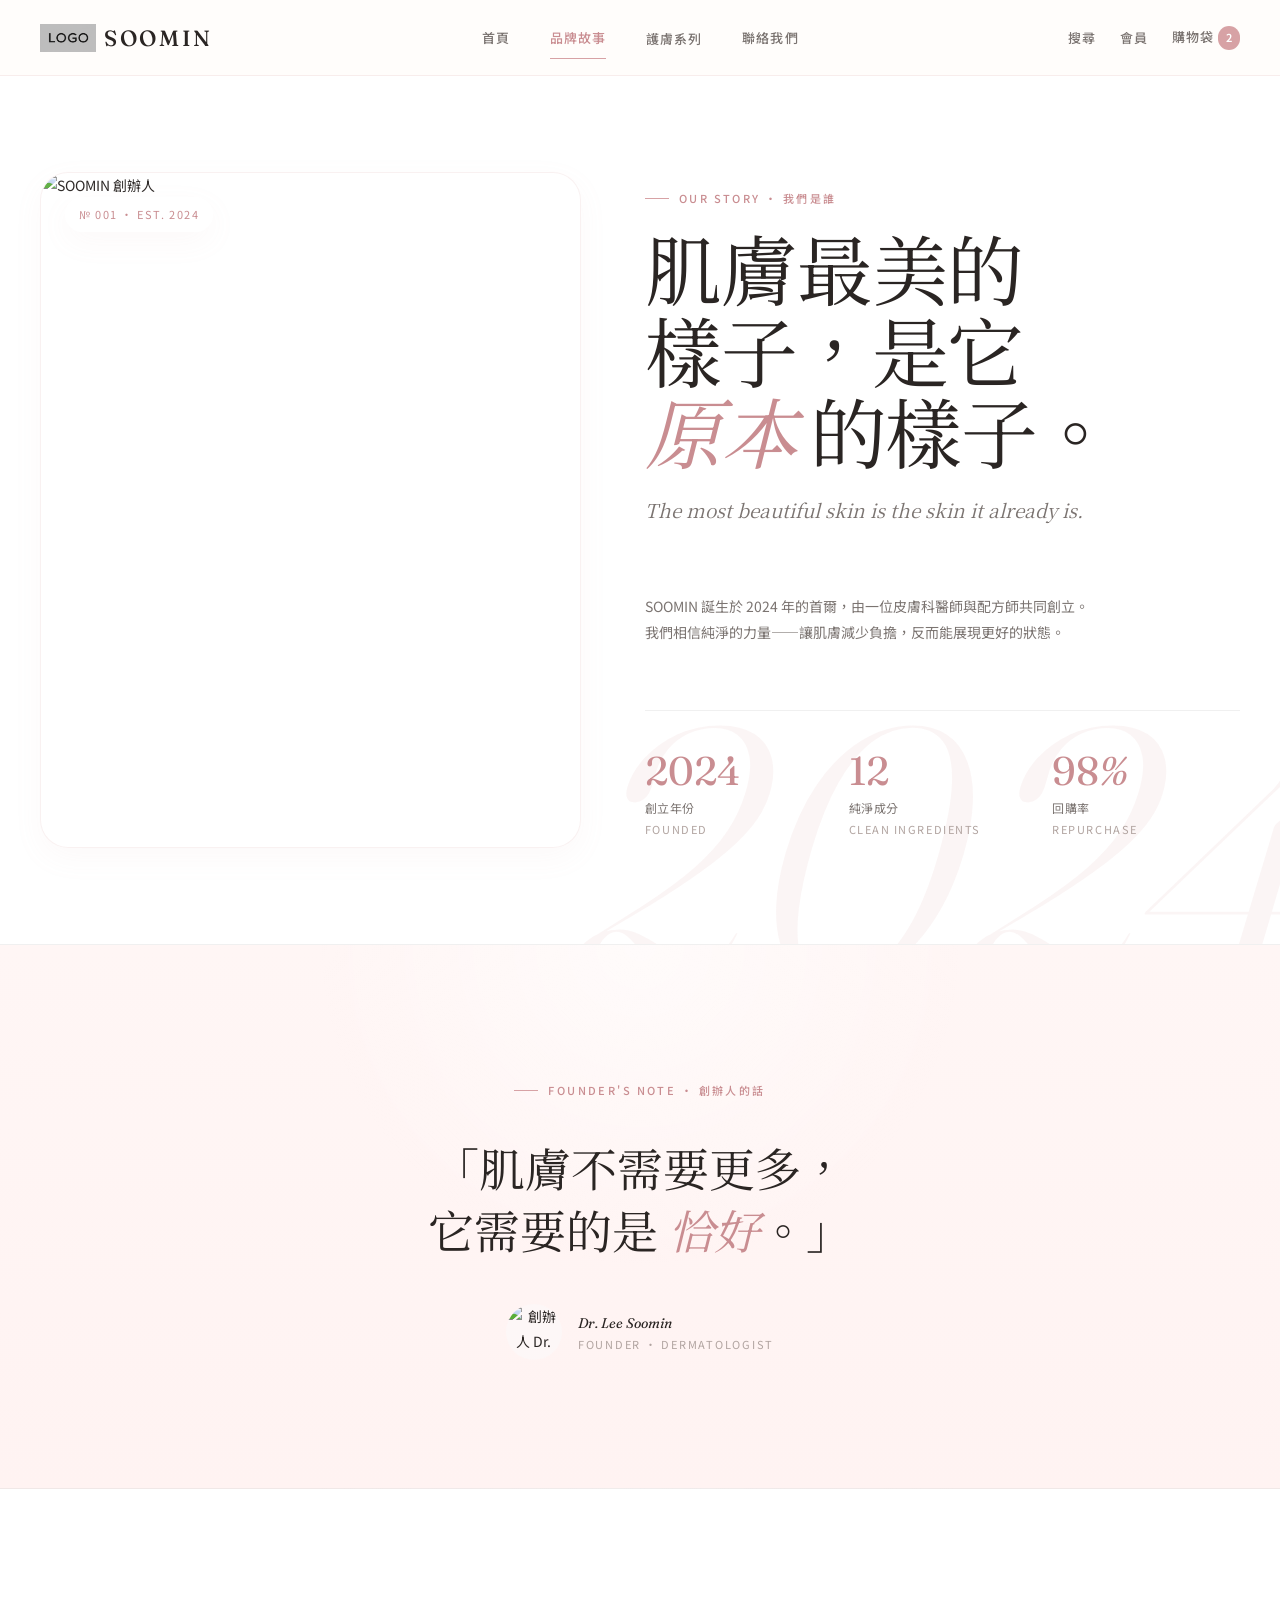
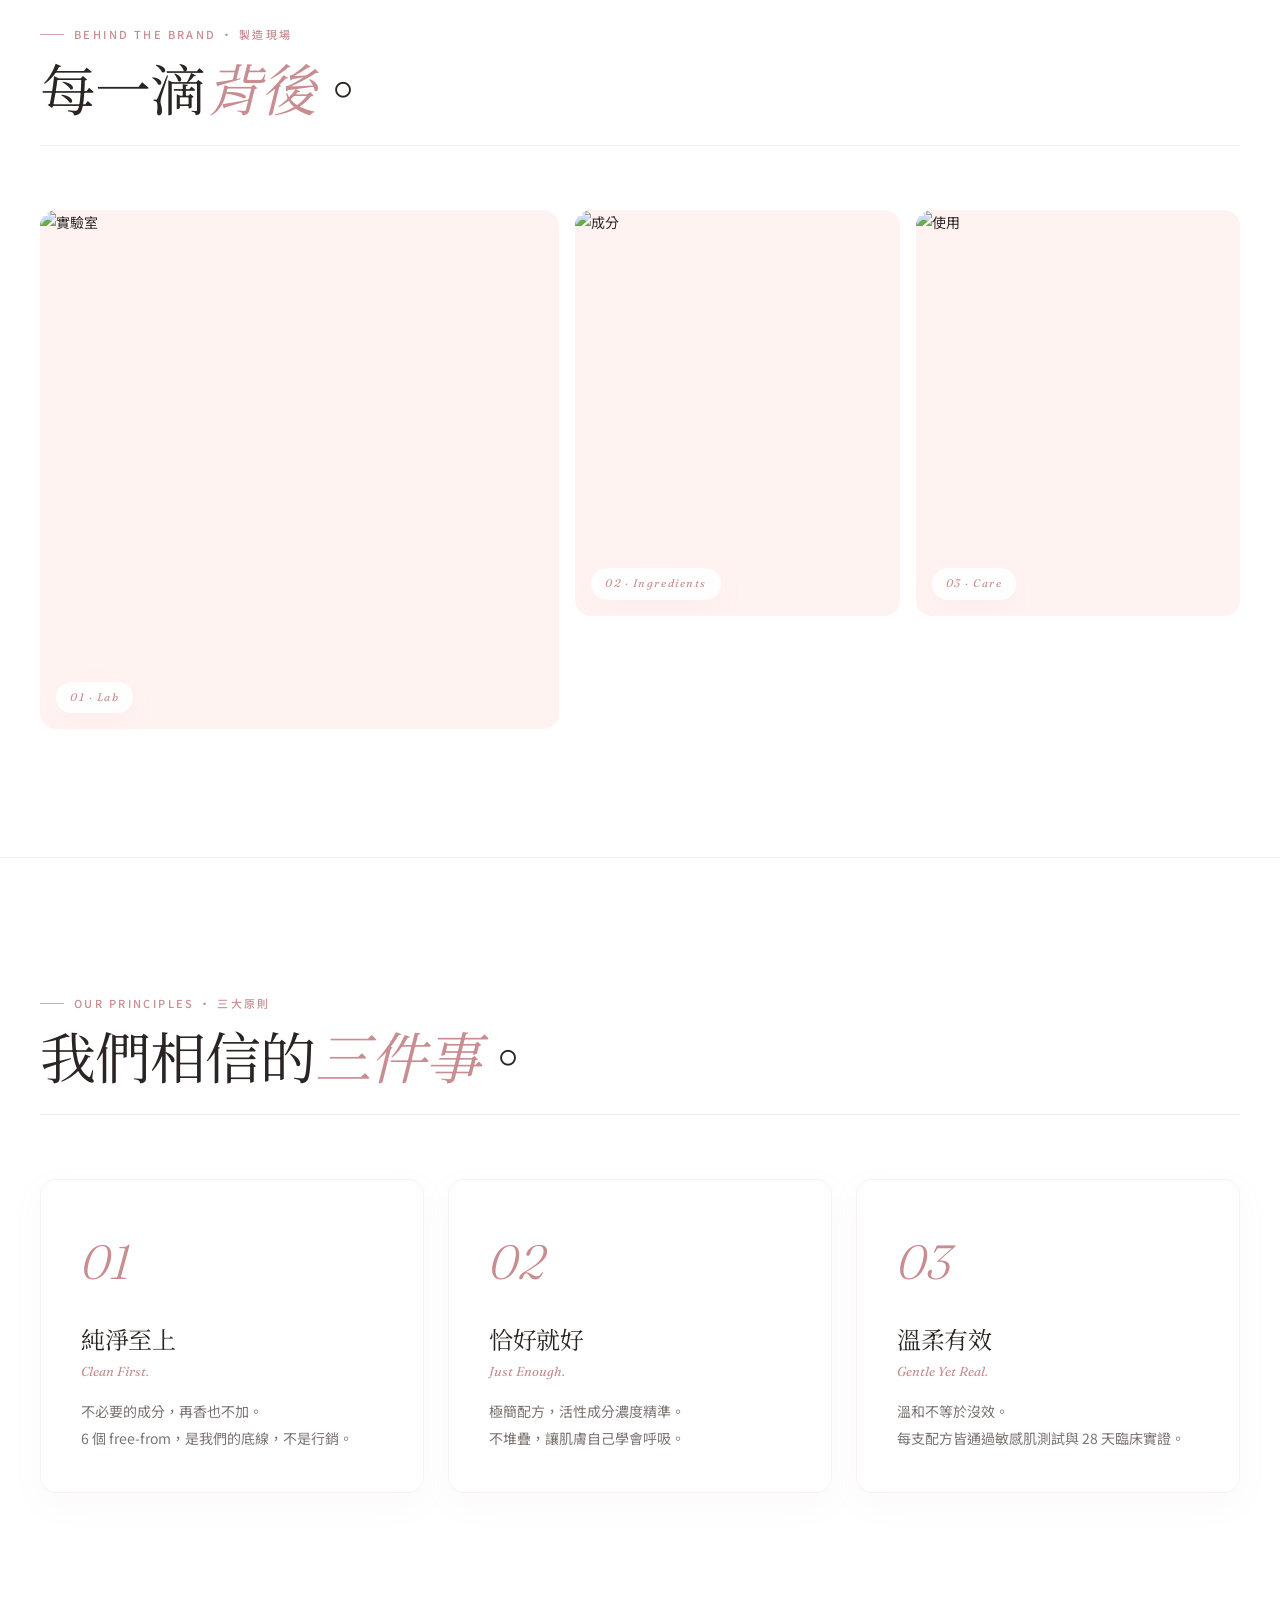
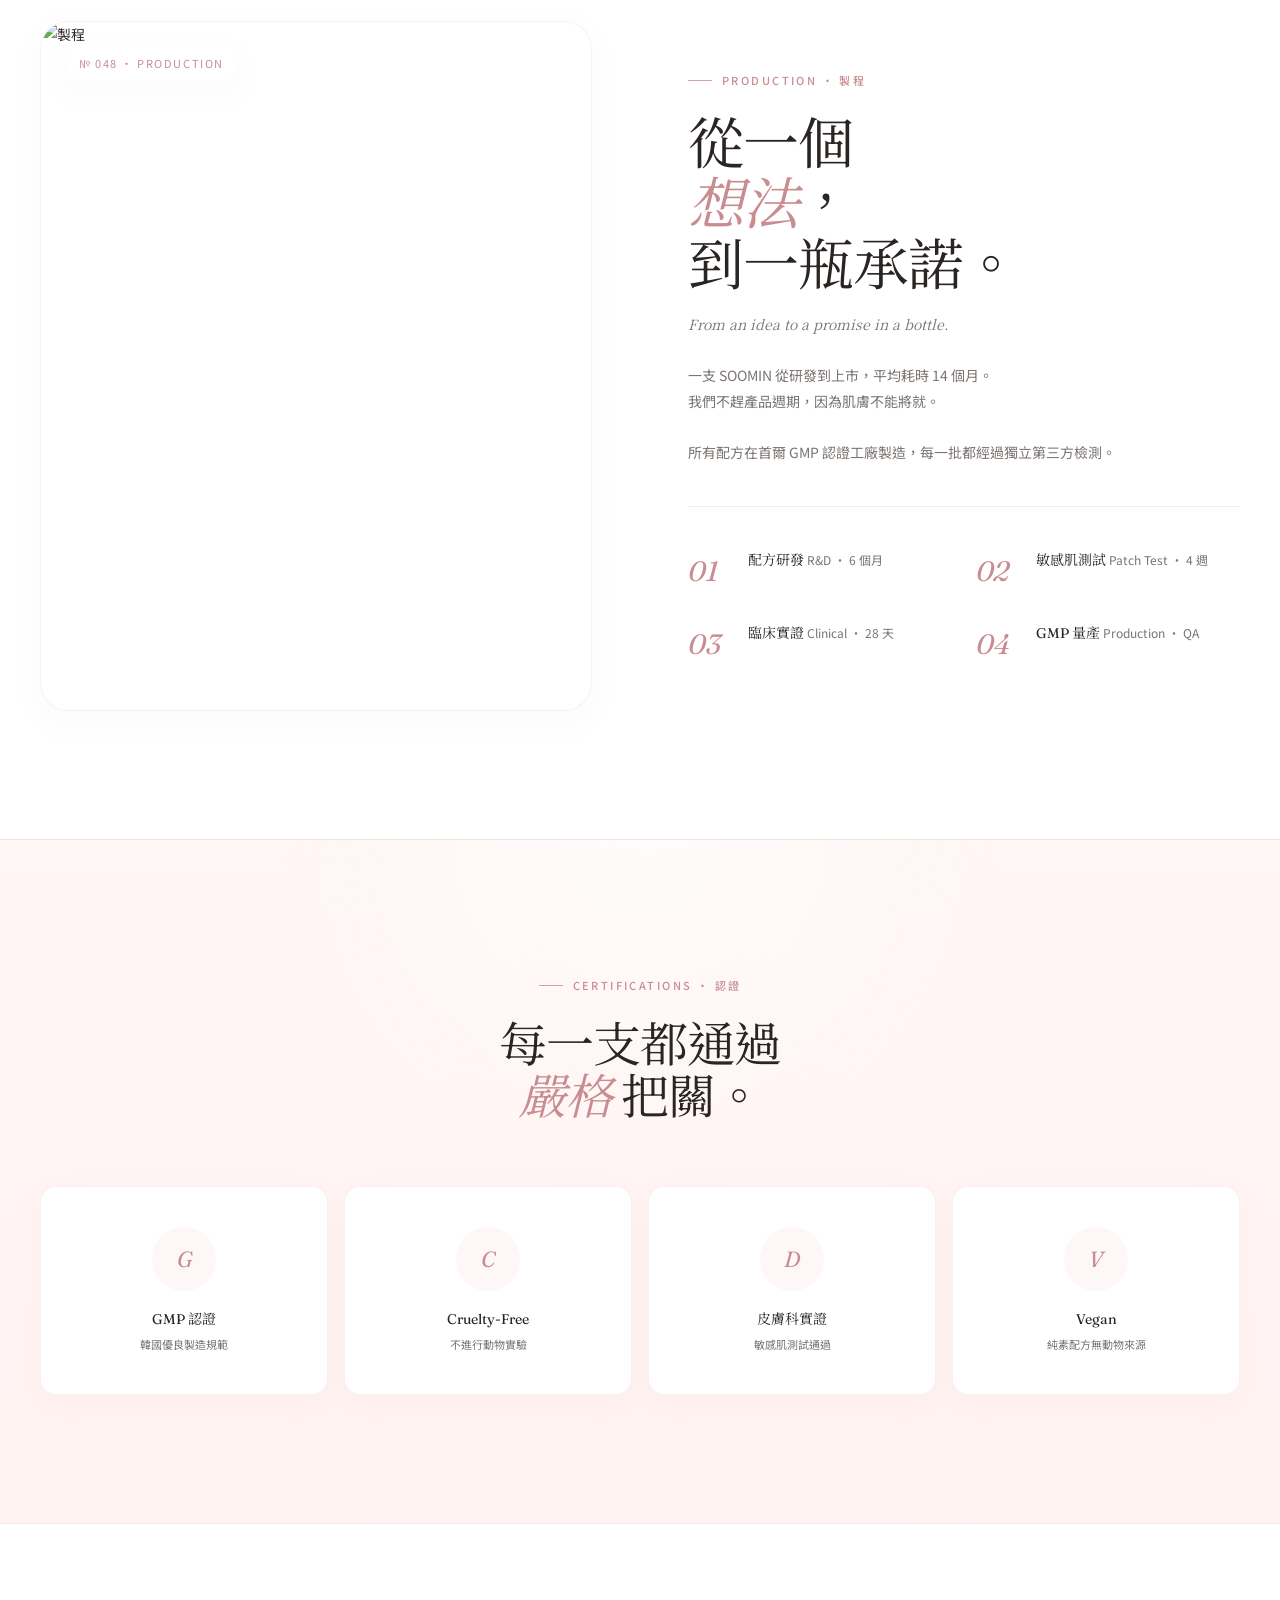
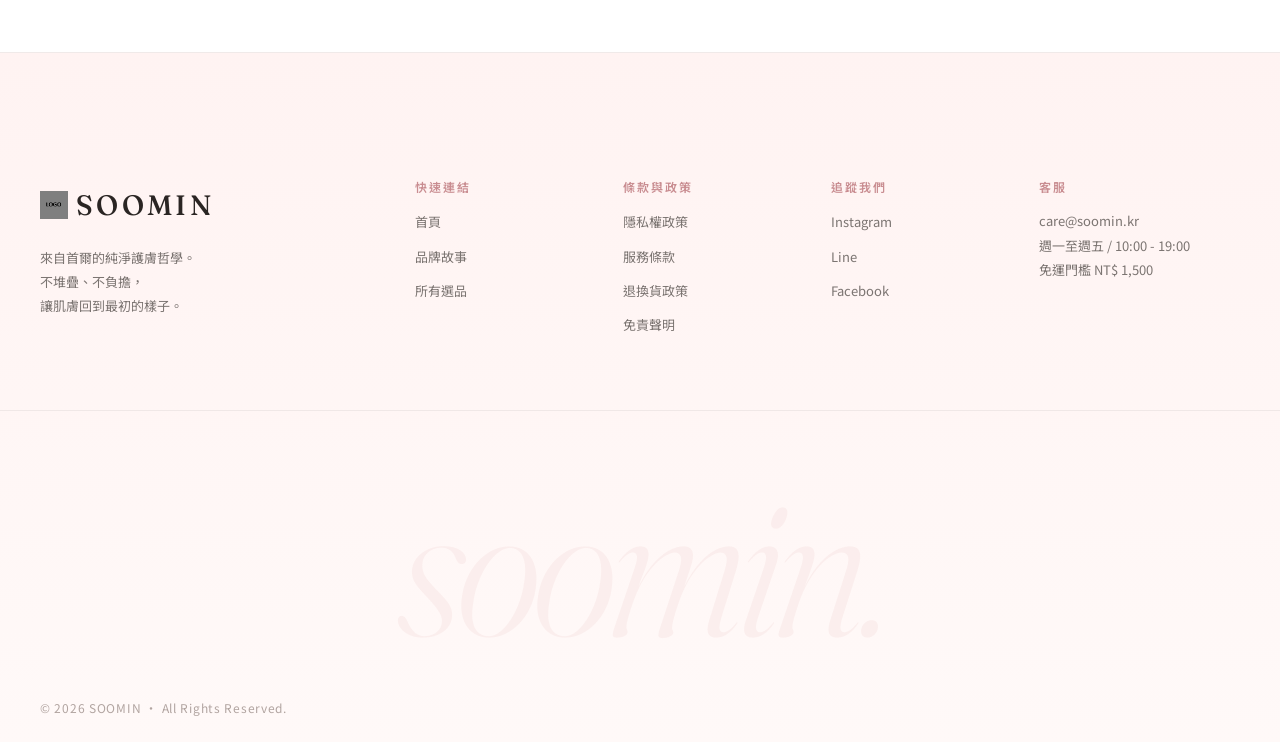
==== about/about.html @ a3f1e795 "first commit" ====
<!DOCTYPE html>
<html lang="zh-Hant">
<head>
  <meta charset="UTF-8">
  <meta name="viewport" content="width=device-width, initial-scale=1.0">
  <meta name="description" content="SOOMIN 品牌故事 — 我們相信肌膚最美的樣子，是它原本就有的樣子。">
  <title>品牌故事 — SOOMIN</title>
  <link rel="stylesheet" href="../css/base.css">
  <link rel="stylesheet" href="../css/about.css">
</head>
<body>

  <header class="header">
    <div class="header-container">
      <a href="../index/index.html" class="logo">
        <img src="../assets/logo/logo.png" alt="SOOMIN">
        <span>SOOMIN</span>
      </a>

      <button class="menu-toggle" id="menuToggle" aria-label="開啟選單" aria-expanded="false">
        <span></span><span></span><span></span>
      </button>

      <nav class="nav-menu">
        <a href="../index/index.html">首頁</a>
        <a href="../about/about.html" class="active">品牌故事</a>
        <div class="nav-dropdown">
          <a href="../Product/product.html" class="nav-dropdown-trigger">護膚系列</a>
          <div class="nav-dropdown-menu">
            <a href="../Product/product.html">全系列商品</a>
            <a href="../Product/product.html?category=cleanser">潔顏 / Cleanser</a>
            <a href="../Product/product.html?category=toner">化妝水 / Toner</a>
            <a href="../Product/product.html?category=serum">精華液 / Serum</a>
            <a href="../Product/product.html?category=cream">乳霜 / Cream</a>
          </div>
        </div>
        <a href="#footer">聯絡我們</a>
      </nav>

      <div class="nav-icons">
        <a href="#">搜尋</a>
        <a href="#">會員</a>
        <a href="#">購物袋<span class="cart-count">2</span></a>
      </div>
    </div>
  </header>

  <div class="mobile-drawer" id="mobileDrawer">
    <div class="mobile-drawer-inner">
      <a href="../index/index.html" class="drawer-link">首頁</a>
      <a href="../about/about.html" class="drawer-link active">品牌故事</a>
      <div class="drawer-dropdown">
        <button class="drawer-dropdown-toggle" id="drawerDropdownToggle" type="button">
          護膚系列 <span class="drawer-arrow">⌄</span>
        </button>
        <div class="drawer-submenu" id="drawerSubmenu">
          <a href="../Product/product.html" class="drawer-sublink">全系列商品</a>
          <a href="../Product/product.html?category=cleanser" class="drawer-sublink">潔顏</a>
          <a href="../Product/product.html?category=toner" class="drawer-sublink">化妝水</a>
          <a href="../Product/product.html?category=serum" class="drawer-sublink">精華液</a>
          <a href="../Product/product.html?category=cream" class="drawer-sublink">乳霜</a>
        </div>
      </div>
      <a href="#footer" class="drawer-link">聯絡我們</a>
      <div class="mobile-drawer-icons">
        <a href="#">搜尋</a>
        <a href="#">會員</a>
        <a href="#">購物袋 (2)</a>
      </div>
    </div>
  </div>

  <main class="about-page">

    <section class="about-hero">
      <div class="about-hero-container">
        <div class="about-hero-image">
          <span class="about-hero-image-tag">№ 001 · Est. 2024</span>
          <img src="https://images.unsplash.com/photo-1612817288484-6f916006741a?auto=format&fit=crop&w=900&q=80" alt="SOOMIN 創辦人">
        </div>
        <div class="about-hero-text">
          <span class="kicker">Our Story · 我們是誰</span>
          <h1>
            肌膚最美的<br>
            樣子，是它<br>
            <span class="italic">原本</span> 的樣子。
          </h1>
          <p class="about-hero-sub">The most beautiful skin is the skin it already is.</p>
          <p>
            SOOMIN 誕生於 2024 年的首爾，由一位皮膚科醫師與配方師共同創立。<br>
            我們相信純淨的力量——讓肌膚減少負擔，反而能展現更好的狀態。
          </p>

          <div class="about-stats">
            <div class="stat-item">
              <span class="stat-num">2024</span>
              <span class="stat-label">
                <span class="zh">創立年份</span>Founded
              </span>
            </div>
            <div class="stat-item">
              <span class="stat-num">12</span>
              <span class="stat-label">
                <span class="zh">純淨成分</span>Clean Ingredients
              </span>
            </div>
            <div class="stat-item">
              <span class="stat-num">98<span class="italic">%</span></span>
              <span class="stat-label">
                <span class="zh">回購率</span>Repurchase
              </span>
            </div>
          </div>
        </div>
      </div>
    </section>

    <section class="founder-section">
      <div class="founder-container">
        <span class="kicker">Founder's Note · 創辦人的話</span>
        <p class="founder-quote">
          「肌膚不需要更多，<br>
          它需要的是 <span class="italic">恰好</span>。」
        </p>
        <div class="founder-meta">
          <div class="founder-avatar">
            <img src="https://images.unsplash.com/photo-1438761681033-6461ffad8d80?auto=format&fit=crop&w=200&q=80" alt="創辦人 Dr. Lee">
          </div>
          <div class="founder-info">
            <p class="founder-name">Dr. Lee Soomin</p>
            <p class="founder-role">Founder · Dermatologist</p>
          </div>
        </div>
      </div>
    </section>

    <section class="about-story-section">
      <div class="section-head">
        <div class="section-head-inner">
          <div>
            <span class="kicker">Behind The Brand · 製造現場</span>
            <h2>每一滴<span class="italic">背後</span>。</h2>
          </div>
        </div>
      </div>

      <div class="story-gallery-grid">
        <div class="story-gallery-item" data-num="01 · Lab">
          <img src="https://images.unsplash.com/photo-1576091160550-2173dba999ef?auto=format&fit=crop&w=900&q=80" alt="實驗室">
        </div>
        <div class="story-gallery-item" data-num="02 · Ingredients">
          <img src="https://images.unsplash.com/photo-1556228720-195a672e8a03?auto=format&fit=crop&w=600&q=80" alt="成分">
        </div>
        <div class="story-gallery-item" data-num="03 · Care">
          <img src="https://images.unsplash.com/photo-1571781926291-c477ebfd024b?auto=format&fit=crop&w=600&q=80" alt="使用">
        </div>
      </div>
    </section>

    <section class="brand-values">
      <div class="section-head">
        <div class="section-head-inner">
          <div>
            <span class="kicker">Our Principles · 三大原則</span>
            <h2>我們相信的<span class="italic">三件事</span>。</h2>
          </div>
        </div>
      </div>

      <div class="values-grid">
        <div class="value-item">
          <span class="value-num">01</span>
          <h3>純淨至上</h3>
          <span class="value-h3-en">Clean First.</span>
          <p>
            不必要的成分，再香也不加。<br>
            6 個 free-from，是我們的底線，不是行銷。
          </p>
        </div>

        <div class="value-item">
          <span class="value-num">02</span>
          <h3>恰好就好</h3>
          <span class="value-h3-en">Just Enough.</span>
          <p>
            極簡配方，活性成分濃度精準。<br>
            不堆疊，讓肌膚自己學會呼吸。
          </p>
        </div>

        <div class="value-item">
          <span class="value-num">03</span>
          <h3>溫柔有效</h3>
          <span class="value-h3-en">Gentle Yet Real.</span>
          <p>
            溫和不等於沒效。<br>
            每支配方皆通過敏感肌測試與 28 天臨床實證。
          </p>
        </div>
      </div>
    </section>

    <section class="process-section">
      <div class="process-row">
        <div class="process-image">
          <span class="process-image-tag">№ 048 · Production</span>
          <img src="https://images.unsplash.com/photo-1556228841-a3c527ebefe5?auto=format&fit=crop&w=900&q=80" alt="製程">
        </div>
        <div class="process-content">
          <span class="kicker">Production · 製程</span>
          <h2>從一個<br>
            <span class="italic">想法</span>，<br>
            到一瓶承諾。
          </h2>
          <p class="process-sub">From an idea to a promise in a bottle.</p>
          <p>
            一支 SOOMIN 從研發到上市，平均耗時 14 個月。<br>
            我們不趕產品週期，因為肌膚不能將就。
          </p>
          <p>
            所有配方在首爾 GMP 認證工廠製造，每一批都經過獨立第三方檢測。
          </p>

          <div class="process-steps">
            <div class="process-step">
              <span class="process-step-num">01</span>
              <div class="process-step-text">
                <span class="process-step-name">配方研發</span>
                <span class="process-step-desc">R&amp;D · 6 個月</span>
              </div>
            </div>
            <div class="process-step">
              <span class="process-step-num">02</span>
              <div class="process-step-text">
                <span class="process-step-name">敏感肌測試</span>
                <span class="process-step-desc">Patch Test · 4 週</span>
              </div>
            </div>
            <div class="process-step">
              <span class="process-step-num">03</span>
              <div class="process-step-text">
                <span class="process-step-name">臨床實證</span>
                <span class="process-step-desc">Clinical · 28 天</span>
              </div>
            </div>
            <div class="process-step">
              <span class="process-step-num">04</span>
              <div class="process-step-text">
                <span class="process-step-name">GMP 量產</span>
                <span class="process-step-desc">Production · QA</span>
              </div>
            </div>
          </div>
        </div>
      </div>
    </section>

    <section class="cert-section">
      <div class="cert-container">
        <span class="kicker">Certifications · 認證</span>
        <h2 class="cert-title">
          每一支都通過<br>
          <span class="italic">嚴格</span> 把關。
        </h2>

        <div class="cert-grid">
          <div class="cert-item">
            <div class="cert-icon">G</div>
            <p class="cert-name">GMP 認證</p>
            <p class="cert-desc">韓國優良製造規範</p>
          </div>
          <div class="cert-item">
            <div class="cert-icon">C</div>
            <p class="cert-name">Cruelty-Free</p>
            <p class="cert-desc">不進行動物實驗</p>
          </div>
          <div class="cert-item">
            <div class="cert-icon">D</div>
            <p class="cert-name">皮膚科實證</p>
            <p class="cert-desc">敏感肌測試通過</p>
          </div>
          <div class="cert-item">
            <div class="cert-icon">V</div>
            <p class="cert-name">Vegan</p>
            <p class="cert-desc">純素配方無動物來源</p>
          </div>
        </div>
      </div>
    </section>

  </main>

  <footer id="footer" class="footer-main">
    <div class="footer-top-container">
      <div class="footer-brand">
        <a href="../index/index.html" class="logo">
          <img src="../assets/logo/logo02.png" alt="SOOMIN">
          <span>SOOMIN</span>
        </a>
        <p>
          來自首爾的純淨護膚哲學。<br>
          不堆疊、不負擔，<br>
          讓肌膚回到最初的樣子。
        </p>
      </div>

      <div class="footer-column">
        <h4>快速連結</h4>
        <ul>
            <li><a href="../index/index.html">首頁</a></li>
            <li><a href="../about/about.html">品牌故事</a></li>
            <li><a href="../product/product.html">所有選品</a></li>
          </ul>
      </div>

      <div class="footer-column">
        <h4>條款與政策</h4>
        <ul>
          <li><a href="#">隱私權政策</a></li>
          <li><a href="#">服務條款</a></li>
          <li><a href="#">退換貨政策</a></li>
          <li><a href="#">免責聲明</a></li>
        </ul>
      </div>

      <div class="footer-column">
        <h4>追蹤我們</h4>
        <ul>
          <li><a href="#">Instagram</a></li>
          <li><a href="#">Line</a></li>
          <li><a href="#">Facebook</a></li>
        </ul>
      </div>

      <div class="footer-column">
        <h4>客服</h4>
        <p>care@soomin.kr</p>
        <p>週一至週五 / 10:00 - 19:00</p>
        <p>免運門檻 NT$ 1,500</p>
      </div>
    </div>

    <div class="footer-big-text">soomin.</div>

    <div class="footer-bottom">
      <p>© 2026 SOOMIN · All Rights Reserved.</p>
      

  <script>
    const menuToggle = document.getElementById('menuToggle');
    const mobileDrawer = document.getElementById('mobileDrawer');
    const drawerDropdownToggle = document.getElementById('drawerDropdownToggle');
    const drawerSubmenu = document.getElementById('drawerSubmenu');

    if (menuToggle && mobileDrawer) {
      menuToggle.addEventListener('click', () => {
        menuToggle.classList.toggle('active');
        mobileDrawer.classList.toggle('active');
        menuToggle.setAttribute('aria-expanded', menuToggle.classList.contains('active'));
      });
    }

    if (drawerDropdownToggle && drawerSubmenu) {
      drawerDropdownToggle.addEventListener('click', () => {
        drawerDropdownToggle.classList.toggle('active');
        drawerSubmenu.classList.toggle('active');
      });
    }
  </script>
</body>
</html>
---- css/base.css ----
/* =========================================
   SOOMIN — Base CSS Rewrite
   Direction: J/K Soft Girl · Clean Beauty · White + Sun-kissed Pink
   ========================================= */
@import url('https://fonts.googleapis.com/css2?family=Fraunces:ital,opsz,wght@0,9..144,300;0,9..144,400;0,9..144,500;0,9..144,600;1,9..144,400;1,9..144,500&family=Noto+Sans+TC:wght@300;400;500;600;700&family=Noto+Serif+TC:wght@300;400;500;600&display=swap');

:root {
  --color-white: #FFFFFF;
  --color-cream-light: #FFFDFB;
  --color-cream: #FFFAF9;
  --color-cream-warm: #FFF3F2;
  --color-rose-pale: #F8E8E8;
  --color-blush: #F1D6D7;
  --color-divider: #F0E3E2;
  --color-divider-soft: rgba(211,154,156,0.14);

  --color-deep: #2F2927;
  --color-warm-gray: #776C68;
  --color-mute: #B1A4A0;
  --color-faint: rgba(47,41,39,0.34);

  --color-pink: #D39A9C;
  --color-pink-deep: #BF8084;
  --color-pink-soft: #F0CACA;
  --color-gold: #C6A76D;

  --bg-page: #ffffff;
  --bg-soft: #fcfcfc;
  --bg-warm: #f8f8f8;

  --bg-rose: #fdf7f7;

  --accent: #d7a2a5;
  --accent-hover: #c98d91;

  --border-line: rgba(0,0,0,0.06);

  --text-primary: #2a2523;
  --text-secondary: #7b7471;
  
  --bg-surface: var(--color-white);
  --bg-warm: var(--color-cream-warm);
  
  --text-tertiary: var(--color-mute);
  --text-inverse: var(--color-white);
  
  
  --accent-soft: var(--color-pink-soft);
  

  --font-display: 'Fraunces', 'Noto Serif TC', serif;
  --font-sans: 'Noto Sans TC', system-ui, -apple-system, BlinkMacSystemFont, sans-serif;
  --font-serif: 'Noto Serif TC', serif;
  --font-mono: 'Fraunces', 'Noto Sans TC', serif;

  --space-1: 4px;
  --space-2: 8px;
  --space-3: 16px;
  --space-4: 24px;
  --space-5: 40px;
  --space-6: 64px;
  --space-7: 96px;
  --space-8: 128px;

  --container-max: 1320px;
  --header-height: 76px;
  --marquee-height: 0px;

  --radius-sm: 6px;
  --radius: 16px;
  --radius-lg: 28px;
  --radius-pill: 999px;

  --shadow-soft: 0 10px 30px rgba(211,154,156,0.06);
  --shadow-card: 0 18px 50px rgba(180,138,138,0.08);
  --shadow-hover: 0 22px 58px rgba(180,138,138,0.14);
}

*, *::before, *::after { box-sizing: border-box; margin: 0; padding: 0; }
html { -webkit-text-size-adjust: 100%; scroll-behavior: smooth; }
body {
  font-family: var(--font-sans);
  font-size: 14px;
  line-height: 1.75;
  color: var(--text-primary);
  background: var(--bg-page);
  -webkit-font-smoothing: antialiased;
  overflow-x: hidden;
}
body.drawer-open { overflow: hidden; }
img { max-width: 100%; display: block; }
a { color: inherit; text-decoration: none; }
button, input { font: inherit; }
button { cursor: pointer; background: none; border: none; color: inherit; }

h1, h2, h3, h4 {
  font-family: var(--font-display);
  font-weight: 400;
  line-height: 1.08;
  letter-spacing: -0.018em;
  color: var(--text-primary);
  text-transform: none;
}
::selection { background: var(--accent-soft); color: var(--text-primary); }

.logo {
  display: flex;
  align-items: center;
  gap: 8px;
  font-family: var(--font-display);
  font-weight: 500;
  font-size: 22px;
  letter-spacing: 0.12em;
  color: var(--text-primary);
  text-transform: none;
}
.logo img { height: 28px; width: auto; object-fit: contain; display: block; }
.logo .dot { display: none; }

.kicker {
  font-family: var(--font-sans);
  font-size: 11px;
  font-weight: 500;
  letter-spacing: 0.22em;
  color: var(--accent-hover);
  text-transform: uppercase;
  display: inline-flex;
  align-items: center;
  gap: 10px;
}
.kicker::before {
  content: "";
  width: 24px;
  height: 1px;
  background: var(--accent);
  display: inline-block;
}

/* Header */
.header {
  position: sticky;
  top: 0;
  z-index: 1000;
  height: var(--header-height);
  background: rgba(255,253,251,0.9);
  backdrop-filter: blur(18px);
  -webkit-backdrop-filter: blur(18px);
  border-bottom: 1px solid rgba(211,154,156,0.16);
}
.header-container {
  max-width: var(--container-max);
  height: var(--header-height);
  margin: 0 auto;
  padding: 0 var(--space-5);
  display: flex;
  align-items: center;
  justify-content: space-between;
  gap: var(--space-4);
}
.nav-menu, .nav-icons { display: flex; align-items: center; }
.nav-menu { gap: var(--space-5); }
.nav-icons { gap: var(--space-4); }
.nav-menu > a, .nav-dropdown-trigger, .nav-icons a {
  font-family: var(--font-sans);
  font-size: 13px;
  font-weight: 500;
  letter-spacing: 0.08em;
  color: var(--text-secondary);
  padding: 8px 0;
  position: relative;
  transition: color .25s ease;
  text-transform: none;
}
.nav-menu > a:hover,
.nav-dropdown-trigger:hover,
.nav-icons a:hover,
.nav-menu > a.active,
.nav-dropdown-trigger.active { color: var(--accent-hover); }
.nav-menu > a.active::after,
.nav-dropdown-trigger.active::after {
  content: "";
  position: absolute;
  left: 0; right: 0; bottom: -2px;
  height: 1px;
  background: var(--accent);
}
.nav-menu > a.active::before,
.nav-dropdown-trigger.active::before { content: none; }

.nav-dropdown { position: relative; }
.nav-dropdown-menu {
  position: absolute;
  top: calc(100% + 16px);
  left: 50%;
  transform: translateX(-50%) translateY(8px);
  min-width: 220px;
  background: rgba(255,255,255,0.96);
  border: 1px solid rgba(211,154,156,0.16);
  border-radius: var(--radius);
  padding: var(--space-2);
  box-shadow: var(--shadow-card);
  opacity: 0;
  visibility: hidden;
  transition: opacity .25s ease, visibility .25s ease, transform .25s ease;
}
.nav-dropdown:hover .nav-dropdown-menu {
  opacity: 1;
  visibility: visible;
  transform: translateX(-50%) translateY(0);
}
.nav-dropdown-menu a {
  display: block;
  padding: 12px var(--space-3);
  border-radius: var(--radius-sm);
  font-size: 13px;
  letter-spacing: 0.04em;
  color: var(--text-secondary);
  transition: color .2s, background .2s;
}
.nav-dropdown-menu a:hover { color: var(--accent-hover); background: var(--bg-warm); }

.cart-count {
  display: inline-block;
  margin-left: 4px;
  padding: 2px 8px;
  background: var(--accent);
  color: var(--text-inverse);
  border-radius: var(--radius-pill);
  font-size: 11px;
  font-weight: 600;
  letter-spacing: 0;
}

.menu-toggle {
  display: none;
  width: 42px;
  height: 42px;
  align-items: center;
  justify-content: center;
  flex-direction: column;
  gap: 5px;
}
.menu-toggle span {
  width: 22px;
  height: 1.5px;
  background: var(--text-primary);
  transition: transform .25s, opacity .25s;
}
.menu-toggle.active span:nth-child(1) { transform: translateY(6.5px) rotate(45deg); }
.menu-toggle.active span:nth-child(2) { opacity: 0; }
.menu-toggle.active span:nth-child(3) { transform: translateY(-6.5px) rotate(-45deg); }

.mobile-drawer {
  position: fixed;
  top: var(--header-height);
  left: 0; right: 0; bottom: 0;
  width: 100vw;
  height: calc(100dvh - var(--header-height));
  background: rgba(255,253,251,0.98);
  z-index: 999;
  transform: translateX(100%);
  transition: transform .35s ease;
  overflow-y: auto;
  border-top: 1px solid var(--border-line);
}
.mobile-drawer.active { transform: translateX(0); }
.mobile-drawer-inner { padding: 28px 24px 56px; }
.drawer-link,
.drawer-dropdown-toggle {
  width: 100%;
  display: flex;
  justify-content: space-between;
  padding: 18px 0;
  font-family: var(--font-display);
  font-size: 20px;
  color: var(--text-primary);
  border-bottom: 1px solid var(--border-line);
  text-align: left;
}
.drawer-link.active, .drawer-link:hover, .drawer-dropdown-toggle.active { color: var(--accent-hover); }
.drawer-arrow { color: var(--accent); transition: transform .25s; }
.drawer-dropdown-toggle.active .drawer-arrow { transform: rotate(180deg); }
.drawer-submenu { max-height: 0; overflow: hidden; transition: max-height .3s ease; }
.drawer-submenu.active { max-height: 420px; }
.drawer-sublink {
  display: block;
  padding: 12px 0 12px var(--space-3);
  font-size: 14px;
  color: var(--text-secondary);
}
.drawer-sublink:hover { color: var(--accent-hover); }
.mobile-drawer-icons {
  margin-top: var(--space-6);
  padding-top: var(--space-5);
  border-top: 1px solid var(--border-line);
  display: flex;
  flex-direction: column;
  gap: var(--space-3);
  color: var(--text-secondary);
}

.btn {
  display: inline-flex;
  align-items: center;
  justify-content: center;
  gap: 10px;
  padding: 15px 30px;
  font-size: 13px;
  font-weight: 500;
  letter-spacing: 0.08em;
  border: 1px solid var(--accent);
  background: var(--accent);
  color: var(--text-inverse);
  border-radius: var(--radius-pill);
  transition: all .3s ease;
  box-shadow: 0 10px 26px rgba(211,154,156,0.12);
  text-transform: none;
}
.btn:hover { background: var(--accent-hover); border-color: var(--accent-hover); transform: translateY(-2px); box-shadow: 0 12px 30px rgba(211,154,156,0.18); }
.btn-outline { background: rgba(255,255,255,0.72); color: var(--text-primary); border-color: rgba(47,41,39,0.16); box-shadow: none; }
.btn-outline:hover { background: var(--text-primary); border-color: var(--text-primary); color: var(--text-inverse); }
.btn .arrow { transition: transform .25s; }
.btn:hover .arrow { transform: translateX(4px); }

.section-head {
  max-width: var(--container-max);
  margin: 0 auto var(--space-6);
  padding-bottom: var(--space-4);
  border-bottom: 1px solid var(--border-line);
}
.section-head-inner { display: flex; justify-content: space-between; align-items: flex-end; gap: var(--space-4); flex-wrap: wrap; }
.section-head h2 { font-size: clamp(36px, 4.5vw, 56px); line-height: 1.08; }
.section-head h2 .italic { font-style: italic; color: var(--accent-hover); }
.section-head .kicker { margin-bottom: var(--space-3); }
.section-head-link {
  font-size: 12px;
  letter-spacing: 0.12em;
  color: var(--text-secondary);
  display: inline-flex;
  align-items: center;
  gap: 8px;
  transition: color .2s, gap .2s;
}
.section-head-link::after { content: "→"; }
.section-head-link:hover { color: var(--accent-hover); gap: 12px; }

.footer-main {
  background: linear-gradient(180deg, var(--bg-warm), #FFF9F8);
  padding: var(--space-8) 0 var(--space-4);
  border-top: 1px solid var(--border-line);
  margin-top: var(--space-8);
  overflow: hidden;
}
.footer-top-container {
  max-width: var(--container-max);
  margin: 0 auto;
  padding: 0 var(--space-5) var(--space-6);
  display: grid;
  grid-template-columns: 2fr 1fr 1fr 1fr 1.2fr;
  gap: var(--space-5);
  border-bottom: 1px solid var(--border-line);
}
.footer-brand .logo { font-size: 28px; margin-bottom: var(--space-3); }
.footer-brand p,
.footer-column p,
.footer-column a {
  font-size: 13px;
  color: var(--text-secondary);
  line-height: 1.85;
}
.footer-column h4 {
  font-family: var(--font-sans);
  font-size: 12px;
  font-weight: 600;
  letter-spacing: 0.16em;
  color: var(--accent-hover);
  margin-bottom: var(--space-3);
}
.footer-column ul { list-style: none; }
.footer-column li { margin-bottom: 9px; }
.footer-column a:hover { color: var(--accent-hover); }
.footer-big-text {
  font-family: var(--font-display);
  font-style: italic;
  font-weight: 300;
  font-size: clamp(90px, 16vw, 240px);
  line-height: .85;
  letter-spacing: -0.04em;
  color: rgba(211,154,156,0.10);
  text-align: center;
  margin: var(--space-6) 0 var(--space-4);
  white-space: nowrap;
  user-select: none;
}
.footer-bottom {
  max-width: var(--container-max);
  margin: 0 auto;
  padding: var(--space-4) var(--space-5) 0;
  display: flex;
  justify-content: space-between;
  align-items: center;
  flex-wrap: wrap;
  gap: var(--space-3);
}
.footer-bottom p { font-size: 12px; color: var(--text-tertiary); letter-spacing: 0.06em; }
.footer-bottom-meta { display: flex; gap: var(--space-4); }

@media (max-width: 1100px) {
  .footer-top-container { grid-template-columns: 1fr 1fr; }
  .footer-brand { grid-column: span 2; }
}
@media (max-width: 960px) {
  .nav-menu, .nav-icons { display: none; }
  .menu-toggle { display: flex; }
  .header-container { padding: 0 var(--space-4); }
}
@media (max-width: 768px) {
  .footer-top-container { grid-template-columns: 1fr 1fr; }
  .footer-bottom { flex-direction: column; text-align: center; }
  .section-head-inner { flex-direction: column; align-items: flex-start; }
}
@media (max-width: 480px) {
  .footer-top-container { grid-template-columns: 1fr; }
  .footer-brand { grid-column: auto; }
}
---- css/about.css ----
/* =========================================
   SOOMIN — About CSS Rewrite
   ========================================= */

.about-page,
.about-hero,
.about-story-section,
.brand-values,
.process-section { background: var(--bg-page); }
.about-hero { position: relative; overflow: hidden; border-bottom: 1px solid var(--border-line); }
.about-hero::before {
  content: "2024";
  position: absolute;
  right: -38px;
  bottom: -58px;
  font-family: var(--font-display);
  font-style: italic;
  font-weight: 300;
  font-size: clamp(200px,28vw,460px);
  line-height: .85;
  color: rgba(211,154,156,.10);
  pointer-events: none;
  user-select: none;
}
.about-hero-container { max-width: var(--container-max); margin: 0 auto; padding: var(--space-7) var(--space-5); min-height: 78vh; display: grid; grid-template-columns: 1fr 1.1fr; gap: var(--space-6); align-items: center; position: relative; z-index: 1; }
.about-hero-image,
.process-image,
.value-item,
.cert-item { background: rgba(255,255,255,.94); border: 1px solid rgba(211,154,156,.14); box-shadow: var(--shadow-soft); }
.about-hero-image,
.process-image { aspect-ratio: 4/5; overflow: hidden; border-radius: var(--radius-lg); position: relative; }
.about-hero-image img,
.process-image img,
.story-gallery-item img { width: 100%; height: 100%; object-fit: cover; filter: saturate(.9) contrast(.96) brightness(1.03); transition: transform .8s ease; }
.about-hero-image:hover img,
.process-image:hover img,
.story-gallery-item:hover img { transform: scale(1.04); }
.about-hero-image-tag,
.process-image-tag,
.story-gallery-item::after { position: absolute; z-index: 2; background: rgba(255,255,255,.9); color: var(--accent-hover); border-radius: var(--radius-pill); box-shadow: var(--shadow-soft); font-size: 11px; letter-spacing: .14em; }
.about-hero-image-tag,
.process-image-tag { top: var(--space-4); left: var(--space-4); padding: 8px 14px; text-transform: uppercase; }
.about-hero-text .kicker { margin-bottom: var(--space-4); }
.about-hero-text h1 { font-size: clamp(40px,6vw,80px); line-height: 1.06; margin-bottom: var(--space-3); }
.about-hero-text h1 .italic { color: var(--accent-hover); font-style: italic; }
.about-hero-sub { font-family: var(--font-serif); font-style: italic; font-size: clamp(15px,1.6vw,19px); color: var(--text-secondary); margin-bottom: var(--space-4); }
.about-hero-text > p { max-width: 480px; color: var(--text-secondary); line-height: 1.9; margin-bottom: var(--space-6); }
.about-stats { display: grid; grid-template-columns: repeat(3,1fr); gap: var(--space-3); padding-top: var(--space-5); border-top: 1px solid var(--border-line); }
.stat-item { display: flex; flex-direction: column; gap: 6px; }
.stat-num { font-family: var(--font-display); font-size: clamp(28px,3.5vw,40px); line-height: 1; color: var(--accent-hover); }
.stat-num .italic { font-style: italic; }
.stat-label { font-size: 11px; letter-spacing: .14em; color: var(--text-tertiary); text-transform: uppercase; }
.stat-label .zh { display: block; font-size: 12px; color: var(--text-secondary); letter-spacing: .04em; text-transform: none; margin-bottom: 2px; }

.founder-section,
.cert-section { background: radial-gradient(circle at 50% 0%, rgba(255,255,255,.58), transparent 38%), linear-gradient(180deg,#FFF6F5 0%, var(--bg-warm) 100%); border-bottom: 1px solid var(--border-line); }
.founder-section { padding: var(--space-8) var(--space-5); text-align: center; }
.founder-container { max-width: 1000px; margin: 0 auto; }
.founder-section .kicker { justify-content: center; margin-bottom: var(--space-5); }
.founder-quote { font-family: var(--font-display); font-size: clamp(28px,3.8vw,46px); line-height: 1.35; margin-bottom: var(--space-5); }
.founder-quote .italic { color: var(--accent-hover); font-style: italic; }
.founder-meta { display: flex; align-items: center; justify-content: center; gap: var(--space-3); margin-top: var(--space-5); }
.founder-avatar { width: 56px; height: 56px; border-radius: 50%; overflow: hidden; background: var(--bg-rose); }
.founder-avatar img { width: 100%; height: 100%; object-fit: cover; }
.founder-info { text-align: left; }
.founder-name { font-family: var(--font-display); font-style: italic; color: var(--text-primary); }
.founder-role { font-size: 11px; letter-spacing: .16em; color: var(--text-tertiary); text-transform: uppercase; }

.about-story-section { padding: var(--space-8) var(--space-5); border-bottom: 1px solid var(--border-line); }
.story-gallery-grid { max-width: var(--container-max); margin: 0 auto; display: grid; grid-template-columns: 1.6fr 1fr 1fr; gap: var(--space-3); }
.story-gallery-item { aspect-ratio: 4/5; background: var(--bg-warm); overflow: hidden; position: relative; border-radius: var(--radius); }
.story-gallery-item:first-child { aspect-ratio: 1; }
.story-gallery-item::after { content: attr(data-num); left: 16px; bottom: 16px; padding: 6px 14px; font-family: var(--font-display); font-style: italic; }

.brand-values,
.process-section { max-width: var(--container-max); margin: 0 auto; padding: var(--space-8) var(--space-5) 0; }
.values-grid { display: grid; grid-template-columns: repeat(3,1fr); gap: var(--space-4); }
.value-item { border-radius: var(--radius); padding: var(--space-5); transition: transform .35s, box-shadow .35s, border-color .35s; }
.value-item:hover,
.cert-item:hover { transform: translateY(-4px); box-shadow: var(--shadow-hover); border-color: rgba(211,154,156,.28); }
.value-num { display: block; margin-bottom: var(--space-4); font-family: var(--font-display); font-style: italic; font-size: 48px; font-weight: 300; color: var(--accent-hover); }
.value-item h3 { font-size: 24px; margin-bottom: 6px; }
.value-h3-en { display: block; margin-bottom: var(--space-3); font-family: var(--font-display); font-style: italic; font-size: 13px; color: var(--accent-hover); }
.value-item p { color: var(--text-secondary); line-height: 1.9; }

.process-row { display: grid; grid-template-columns: 1fr 1fr; gap: var(--space-7); align-items: center; }
.process-content .kicker { margin-bottom: var(--space-4); }
.process-content h2 { font-size: clamp(32px,4.5vw,56px); margin-bottom: var(--space-3); }
.process-content h2 .italic { color: var(--accent-hover); font-style: italic; }
.process-sub { font-family: var(--font-serif); font-style: italic; color: var(--accent-hover); margin-bottom: var(--space-4); }
.process-content p { color: var(--text-secondary); line-height: 1.9; margin-bottom: var(--space-4); }
.process-steps { margin-top: var(--space-5); padding-top: var(--space-5); border-top: 1px solid var(--border-line); display: grid; grid-template-columns: repeat(2,1fr); gap: var(--space-4); }
.process-step { display: flex; align-items: flex-start; gap: var(--space-3); }
.process-step-num { min-width: 44px; font-family: var(--font-display); font-style: italic; font-size: 28px; color: var(--accent-hover); }
.process-step-name { font-family: var(--font-display); color: var(--text-primary); }
.process-step-desc { font-size: 12px; color: var(--text-secondary); }

.cert-section { margin-top: var(--space-8); padding: var(--space-8) var(--space-5); border-top: 1px solid var(--border-line); text-align: center; }
.cert-container { max-width: var(--container-max); margin: 0 auto; }
.cert-section .kicker { justify-content: center; margin-bottom: var(--space-4); }
.cert-title { font-size: clamp(32px,4vw,48px); margin-bottom: var(--space-6); }
.cert-title .italic { color: var(--accent-hover); font-style: italic; }
.cert-grid { display: grid; grid-template-columns: repeat(4,1fr); gap: var(--space-3); }
.cert-item { border-radius: var(--radius); padding: var(--space-5) var(--space-3); transition: all .3s; }
.cert-icon { width: 64px; height: 64px; margin: 0 auto var(--space-3); border-radius: 50%; background: var(--bg-rose); color: var(--accent-hover); display: flex; align-items: center; justify-content: center; font-family: var(--font-display); font-style: italic; font-size: 22px; }
.cert-name { font-family: var(--font-display); margin-bottom: 4px; }
.cert-desc { font-size: 11px; color: var(--text-secondary); line-height: 1.6; }

@media (max-width: 960px) { .about-hero-container { grid-template-columns: 1fr; min-height: unset; padding: var(--space-6) var(--space-4); } .about-hero-image, .process-image { aspect-ratio: 4/3; } .story-gallery-grid { grid-template-columns: 1fr 1fr; } .story-gallery-item:first-child { grid-column: span 2; aspect-ratio: 16/9; } .values-grid { grid-template-columns: 1fr; } .process-row { grid-template-columns: 1fr; gap: var(--space-5); } .cert-grid { grid-template-columns: repeat(2,1fr); } .brand-values,.process-section,.about-story-section,.founder-section,.cert-section { padding-left: var(--space-4); padding-right: var(--space-4); } }
@media (max-width: 560px) { .about-stats,.process-steps,.cert-grid { grid-template-columns: 1fr; } }
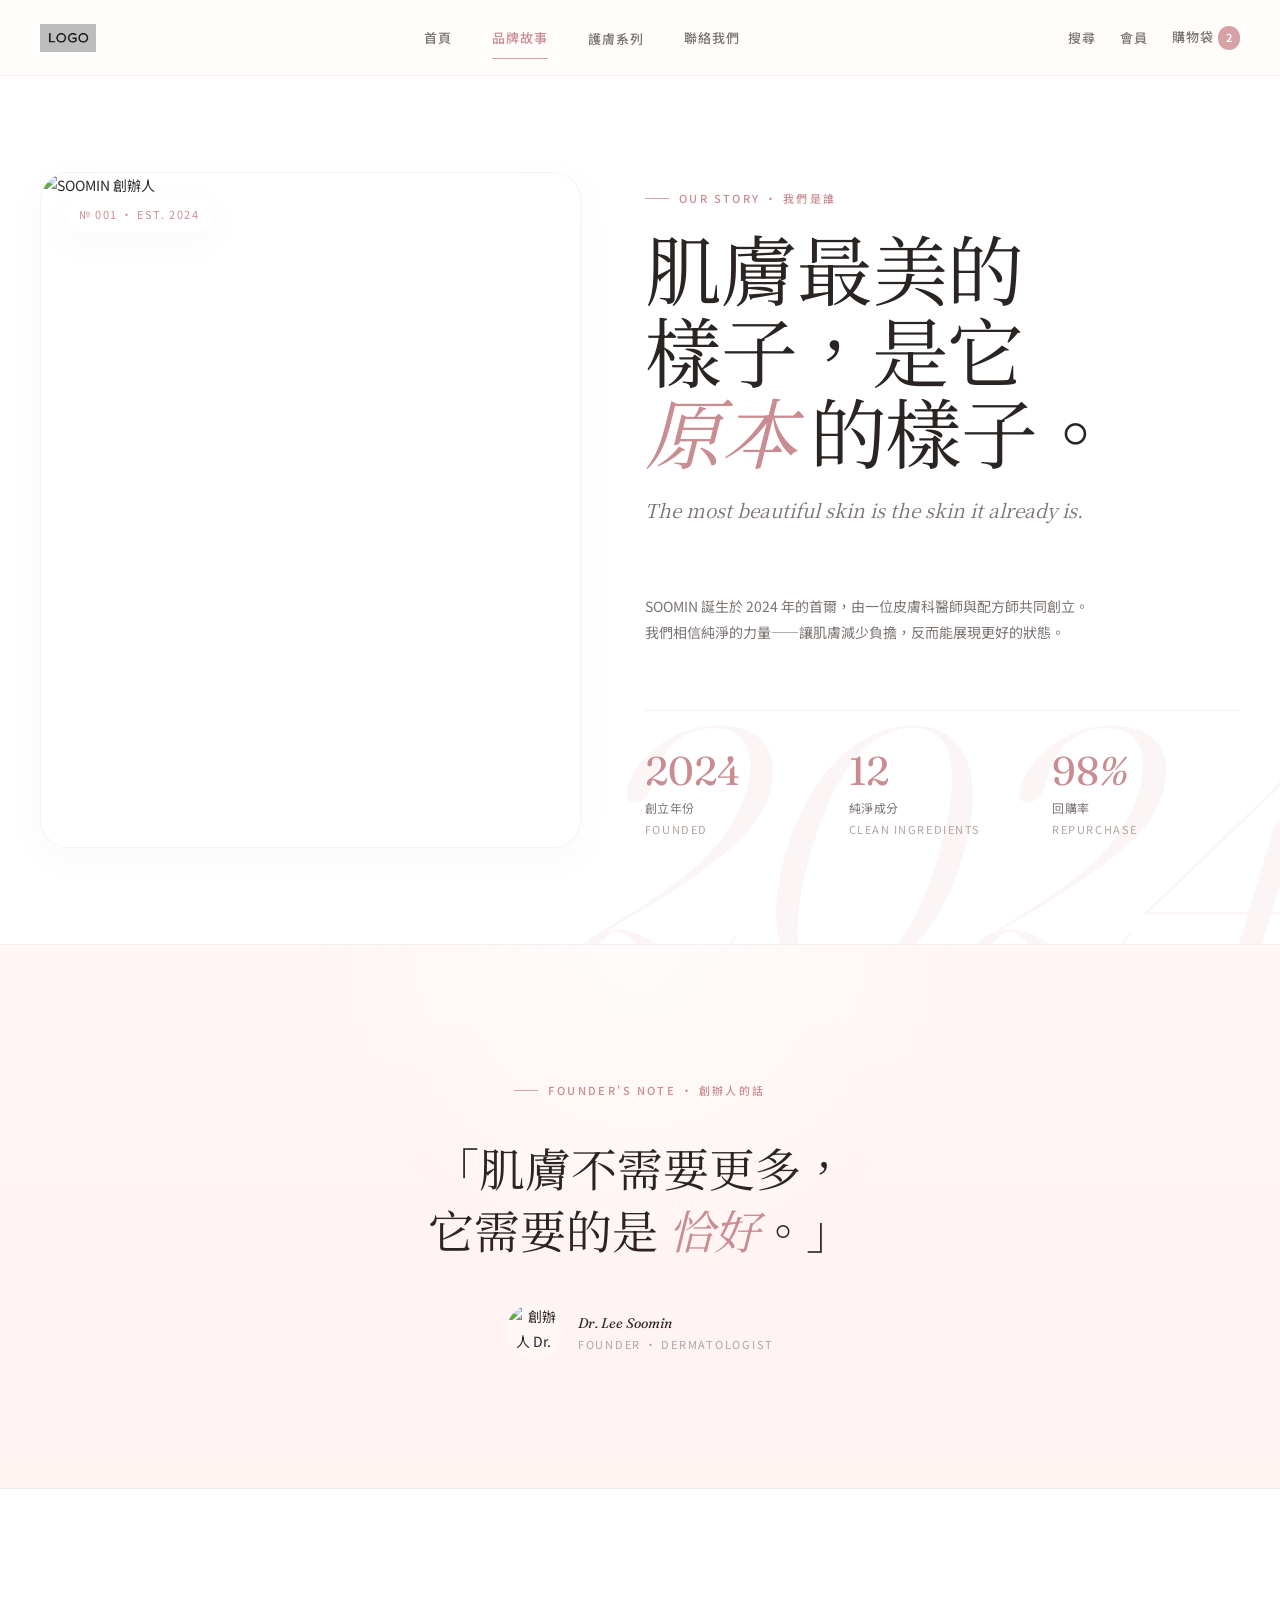
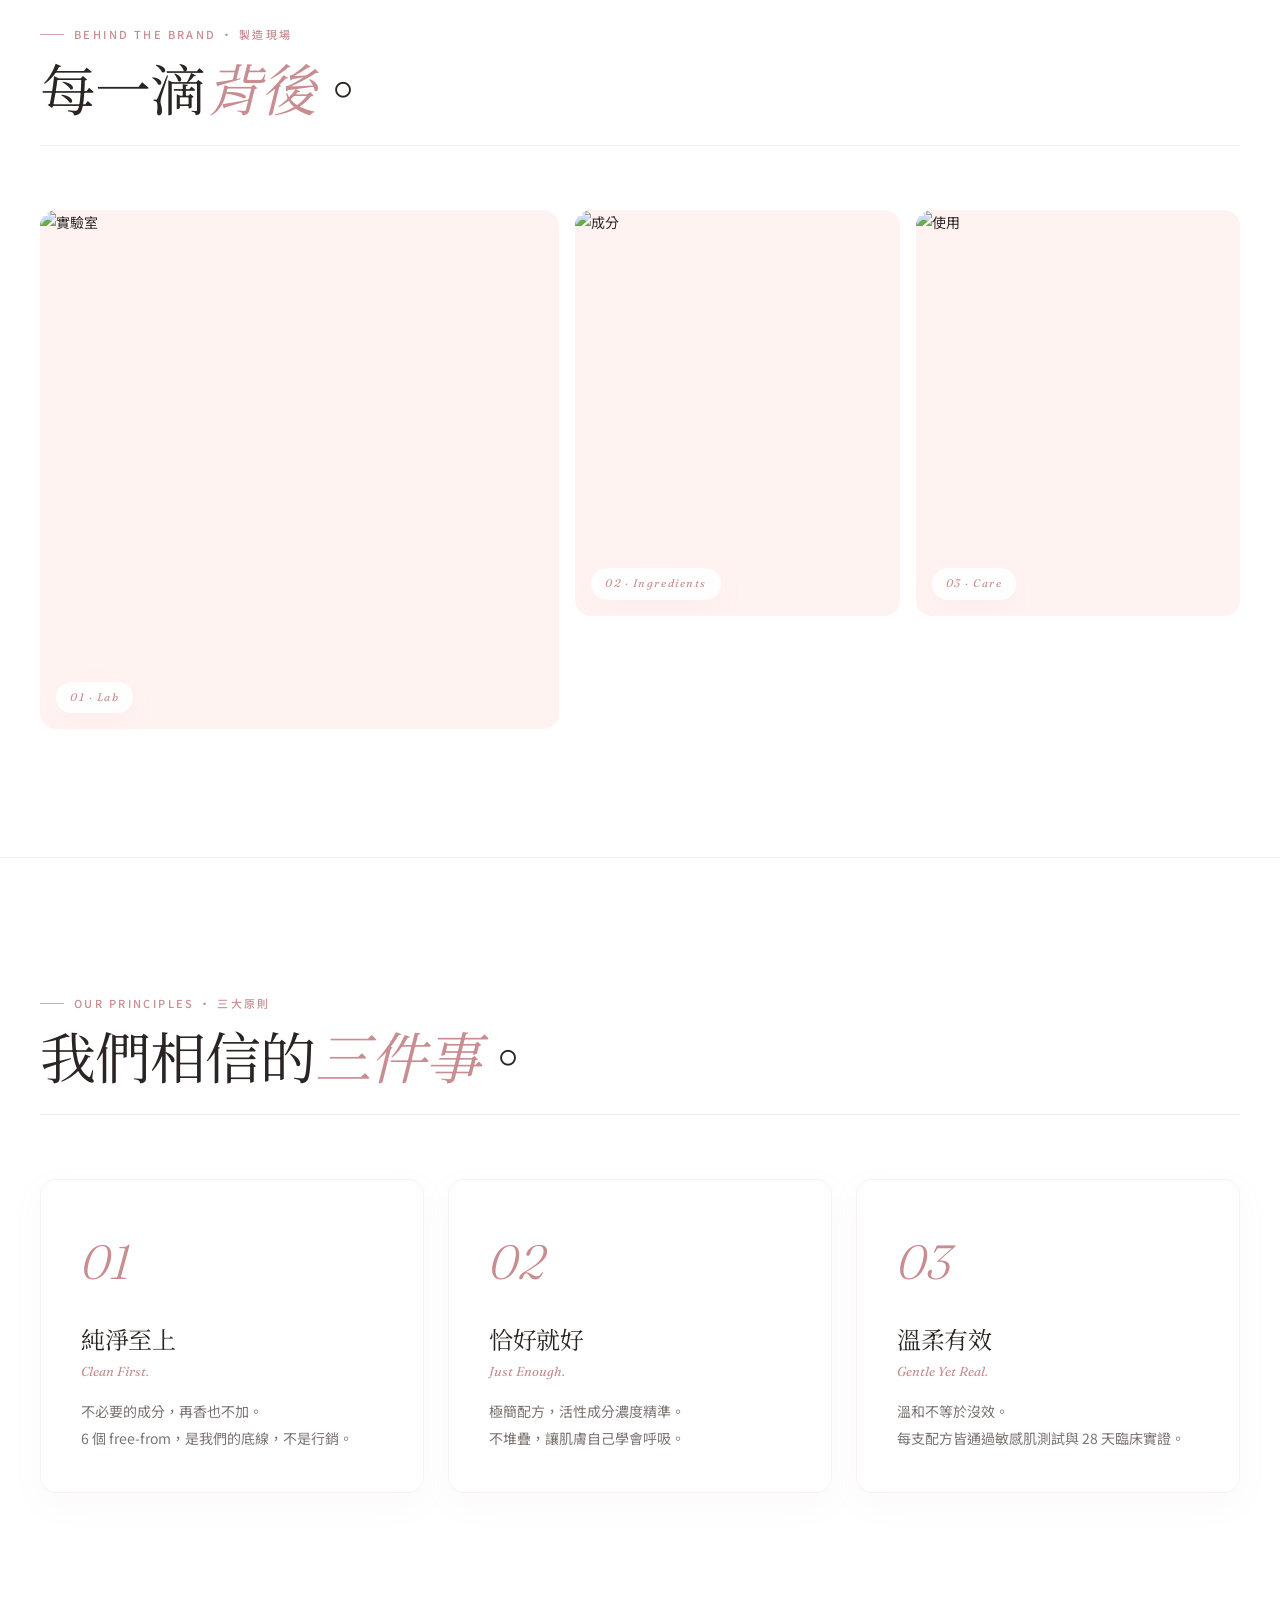
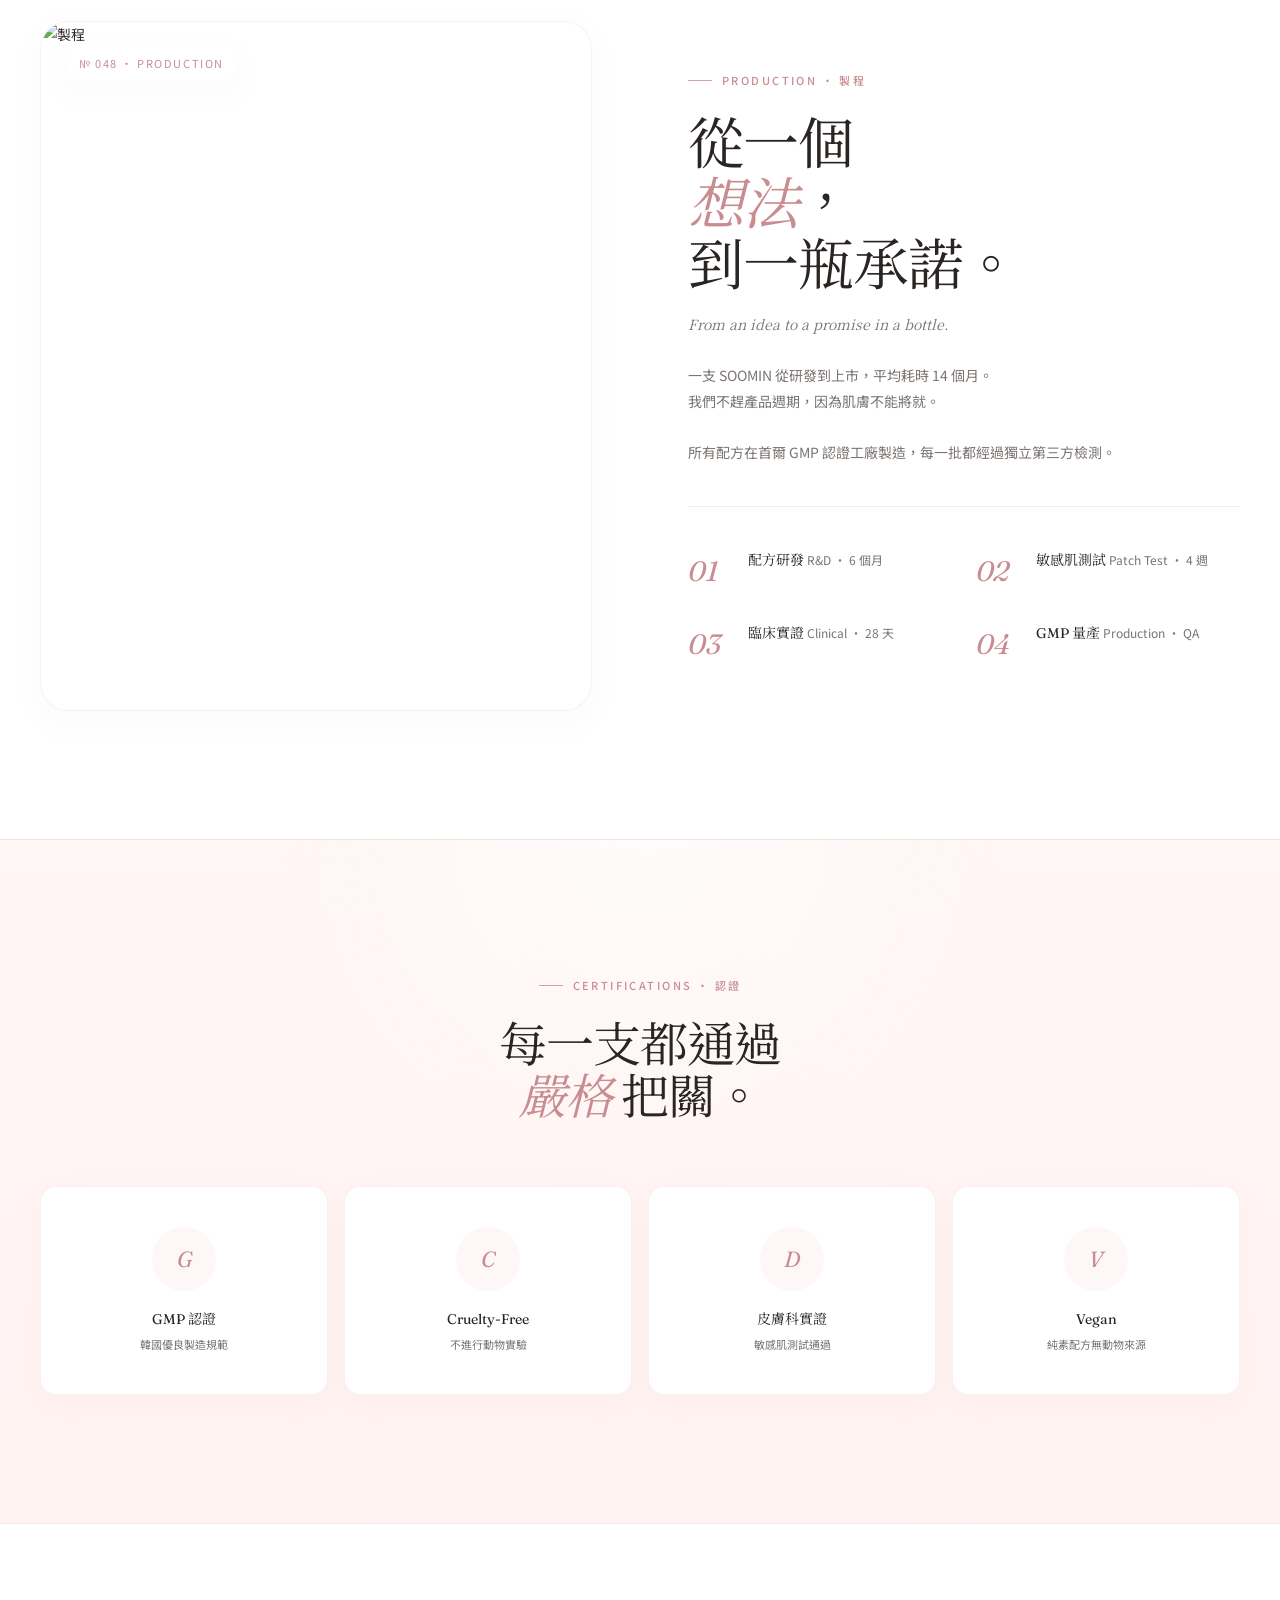
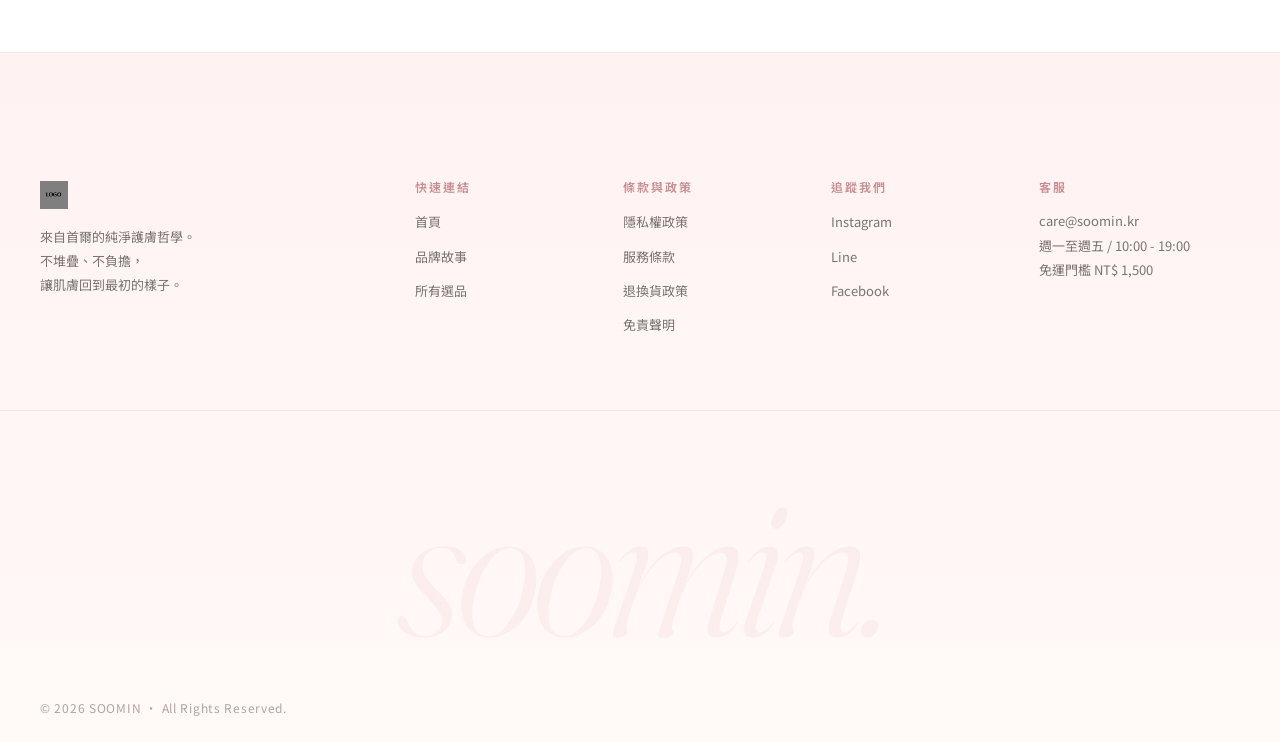
==== commit 9ea054a4: "first commit" ====
--- a/about/about.html
+++ b/about/about.html
@@ -14,7 +14,6 @@
     <div class="header-container">
       <a href="../index/index.html" class="logo">
         <img src="../assets/logo/logo.png" alt="SOOMIN">
-        <span>SOOMIN</span>
       </a>
 
       <button class="menu-toggle" id="menuToggle" aria-label="開啟選單" aria-expanded="false">
@@ -25,13 +24,13 @@
         <a href="../index/index.html">首頁</a>
         <a href="../about/about.html" class="active">品牌故事</a>
         <div class="nav-dropdown">
-          <a href="../Product/product.html" class="nav-dropdown-trigger">護膚系列</a>
+          <a href="../product/product.html" class="nav-dropdown-trigger">護膚系列</a>
           <div class="nav-dropdown-menu">
-            <a href="../Product/product.html">全系列商品</a>
-            <a href="../Product/product.html?category=cleanser">潔顏 / Cleanser</a>
-            <a href="../Product/product.html?category=toner">化妝水 / Toner</a>
-            <a href="../Product/product.html?category=serum">精華液 / Serum</a>
-            <a href="../Product/product.html?category=cream">乳霜 / Cream</a>
+            <a href="../product/product.html">全系列商品</a>
+            <a href="../product/product.html?category=cleanser">潔顏 / Cleanser</a>
+            <a href="../product/product.html?category=toner">化妝水 / Toner</a>
+            <a href="../product/product.html?category=serum">精華液 / Serum</a>
+            <a href="../product/product.html?category=cream">乳霜 / Cream</a>
           </div>
         </div>
         <a href="#footer">聯絡我們</a>
@@ -54,11 +53,11 @@
           護膚系列 <span class="drawer-arrow">⌄</span>
         </button>
         <div class="drawer-submenu" id="drawerSubmenu">
-          <a href="../Product/product.html" class="drawer-sublink">全系列商品</a>
-          <a href="../Product/product.html?category=cleanser" class="drawer-sublink">潔顏</a>
-          <a href="../Product/product.html?category=toner" class="drawer-sublink">化妝水</a>
-          <a href="../Product/product.html?category=serum" class="drawer-sublink">精華液</a>
-          <a href="../Product/product.html?category=cream" class="drawer-sublink">乳霜</a>
+          <a href="../product/product.html" class="drawer-sublink">全系列商品</a>
+          <a href="../product/product.html?category=cleanser" class="drawer-sublink">潔顏</a>
+          <a href="../product/product.html?category=toner" class="drawer-sublink">化妝水</a>
+          <a href="../product/product.html?category=serum" class="drawer-sublink">精華液</a>
+          <a href="../product/product.html?category=cream" class="drawer-sublink">乳霜</a>
         </div>
       </div>
       <a href="#footer" class="drawer-link">聯絡我們</a>
@@ -204,7 +203,7 @@
       <div class="process-row">
         <div class="process-image">
           <span class="process-image-tag">№ 048 · Production</span>
-          <img src="https://images.unsplash.com/photo-1556228841-a3c527ebefe5?auto=format&fit=crop&w=900&q=80" alt="製程">
+          <img src="https://images.unsplash.com/photo-1556228453-efd6c1ff04f6?auto=format&fit=crop&w=600&q=80" alt="製程">
         </div>
         <div class="process-content">
           <span class="kicker">Production · 製程</span>
@@ -295,7 +294,6 @@
       <div class="footer-brand">
         <a href="../index/index.html" class="logo">
           <img src="../assets/logo/logo02.png" alt="SOOMIN">
-          <span>SOOMIN</span>
         </a>
         <p>
           來自首爾的純淨護膚哲學。<br>
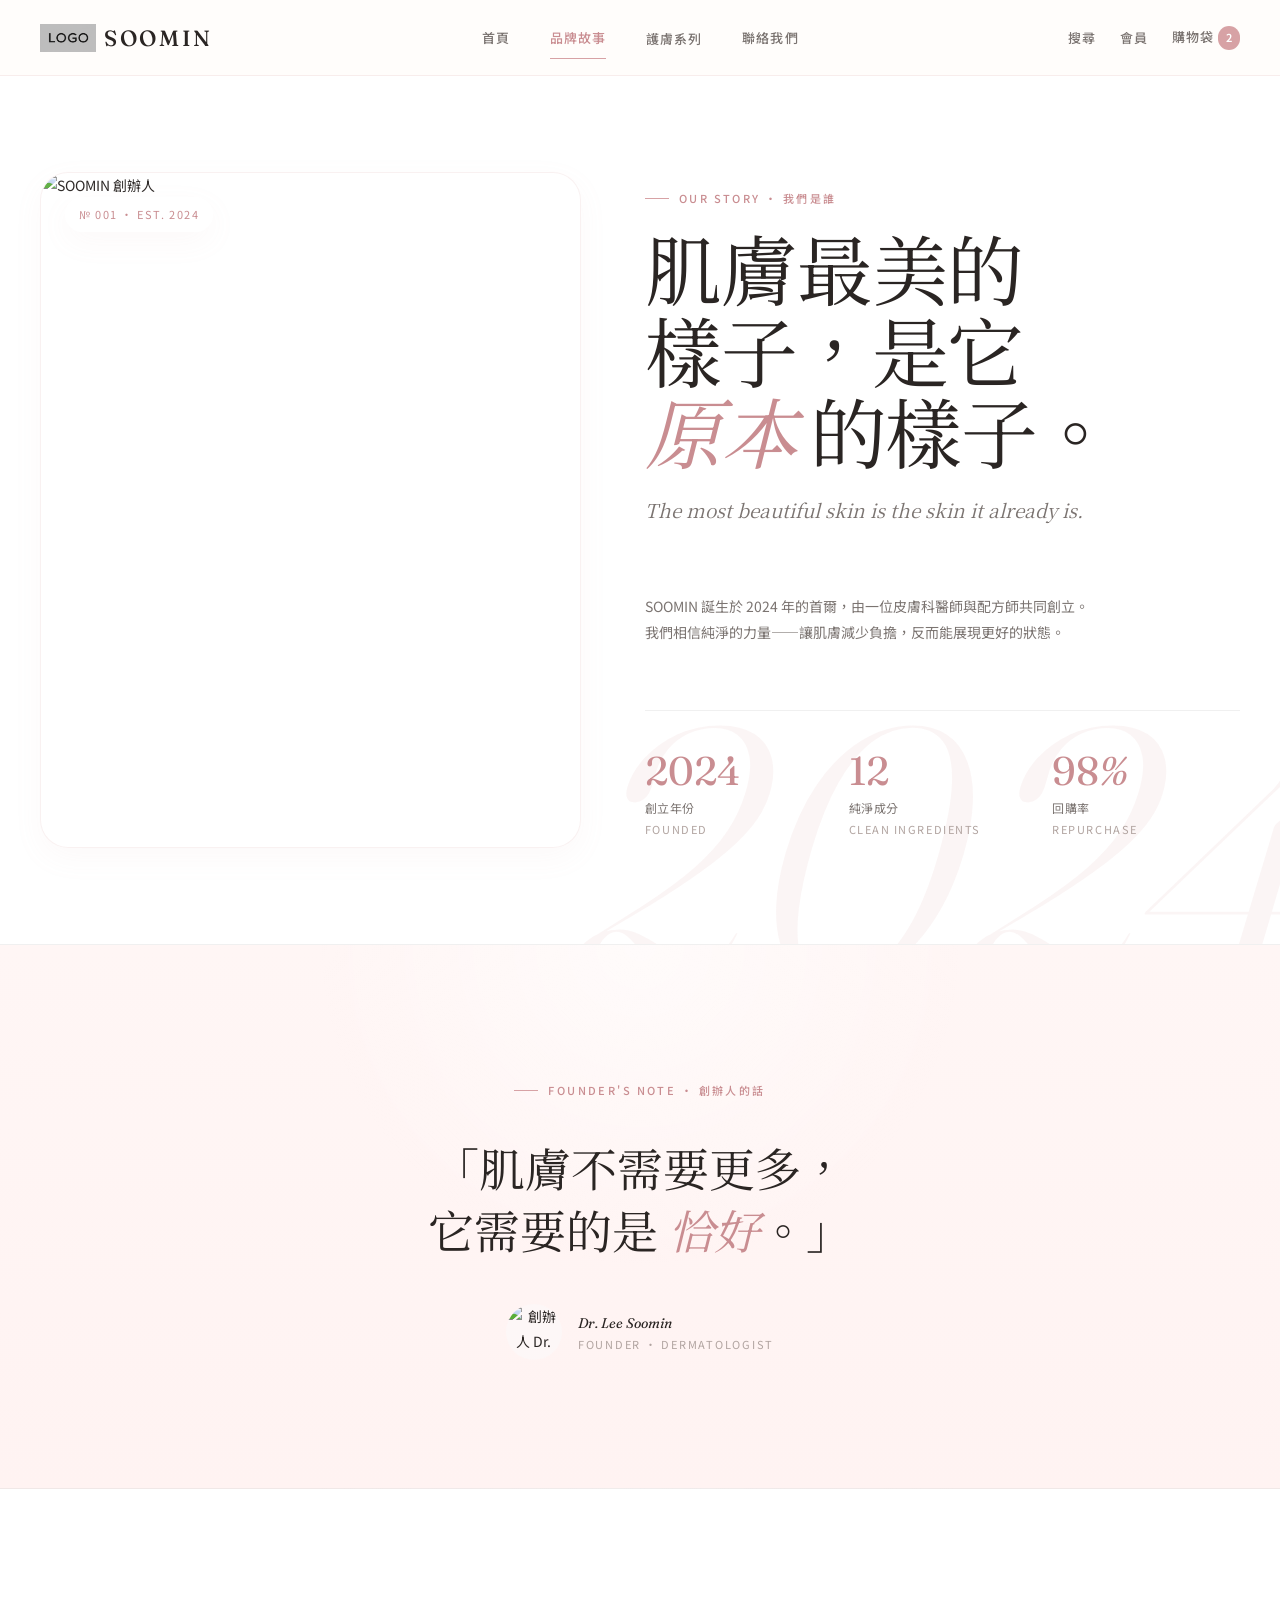
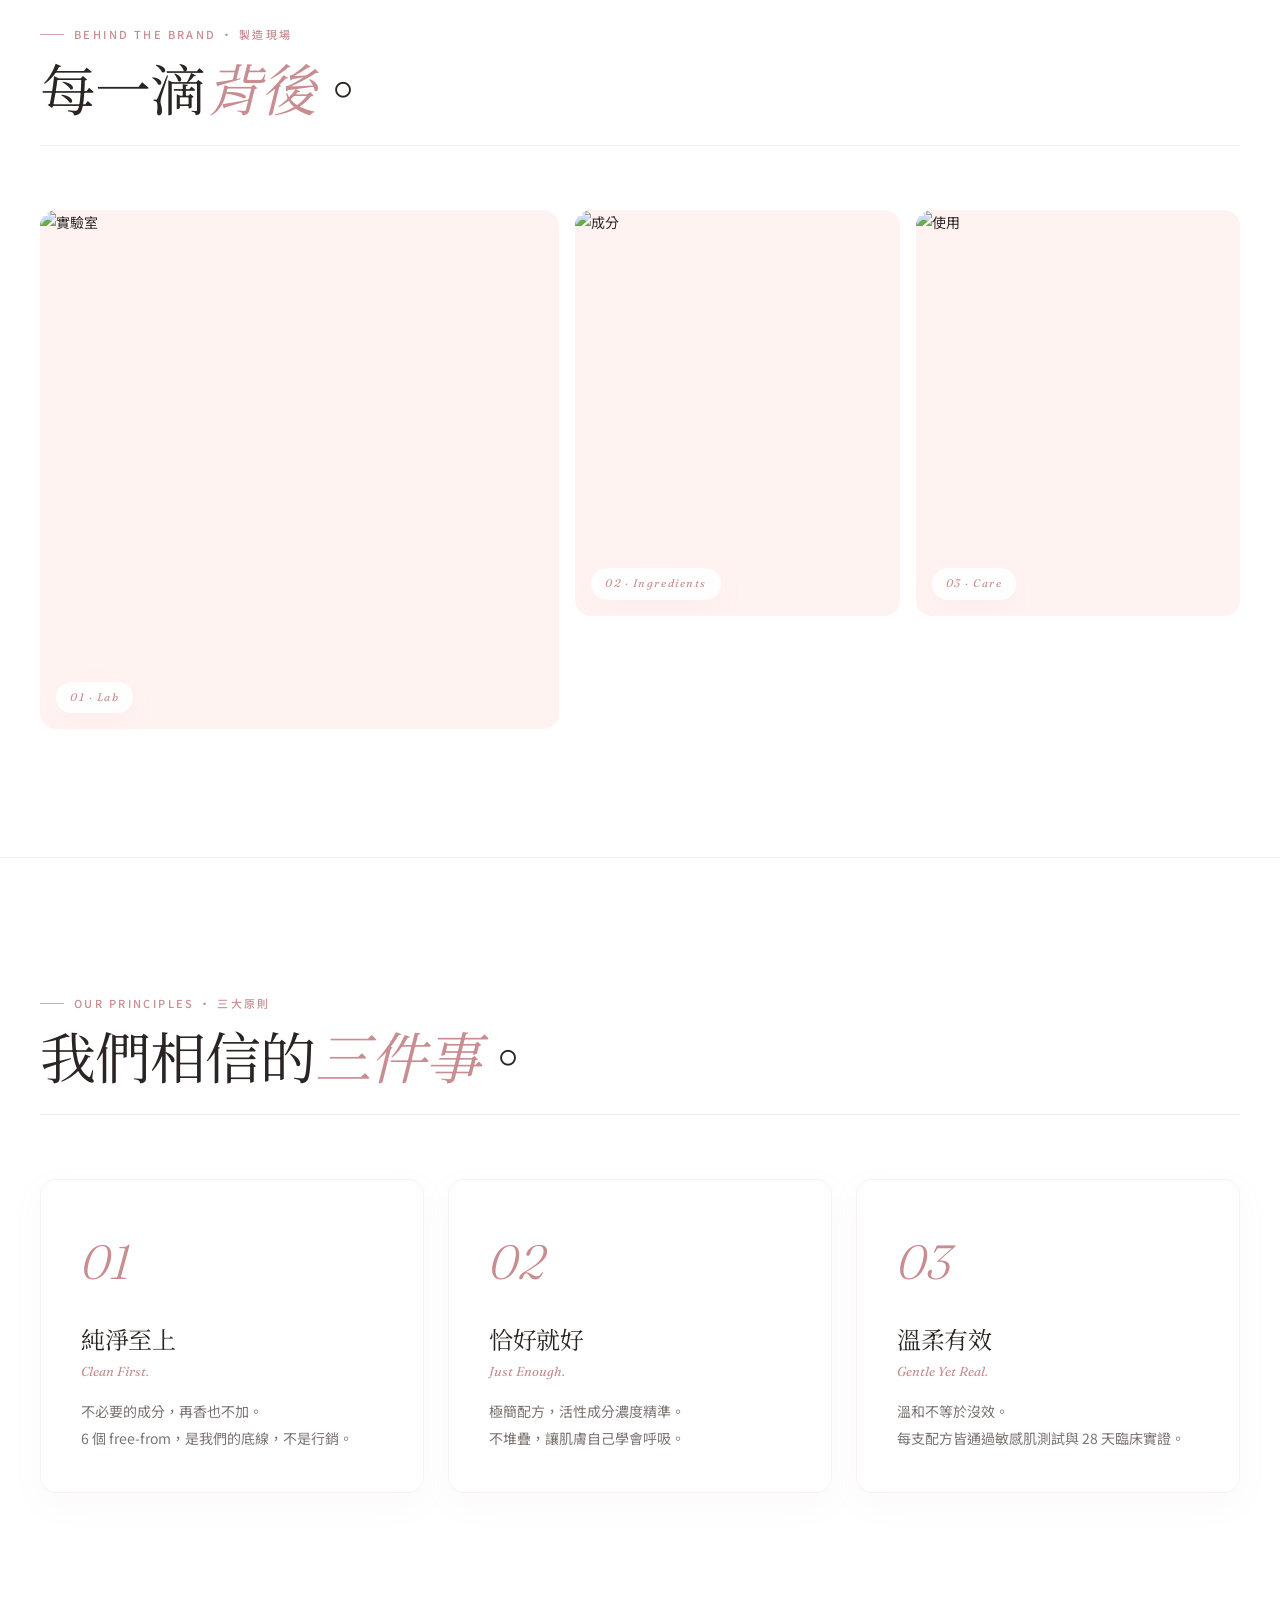
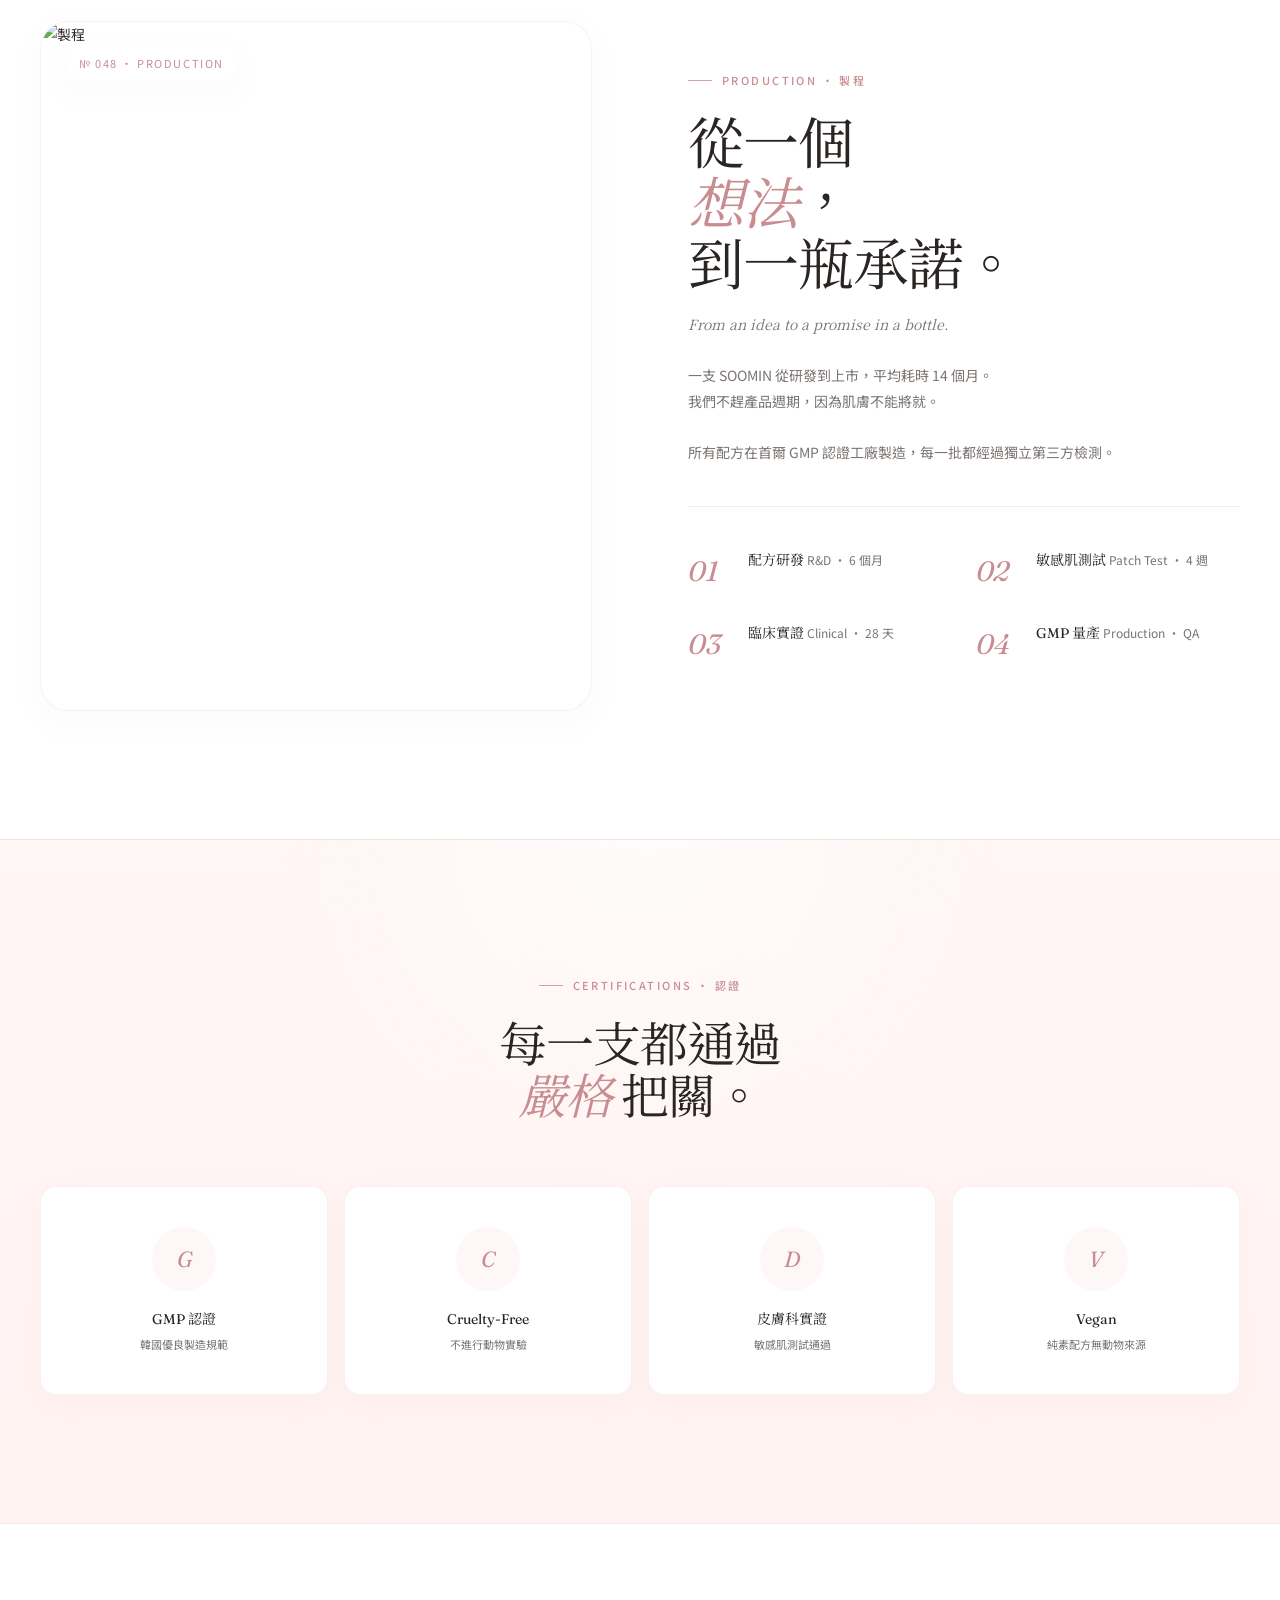
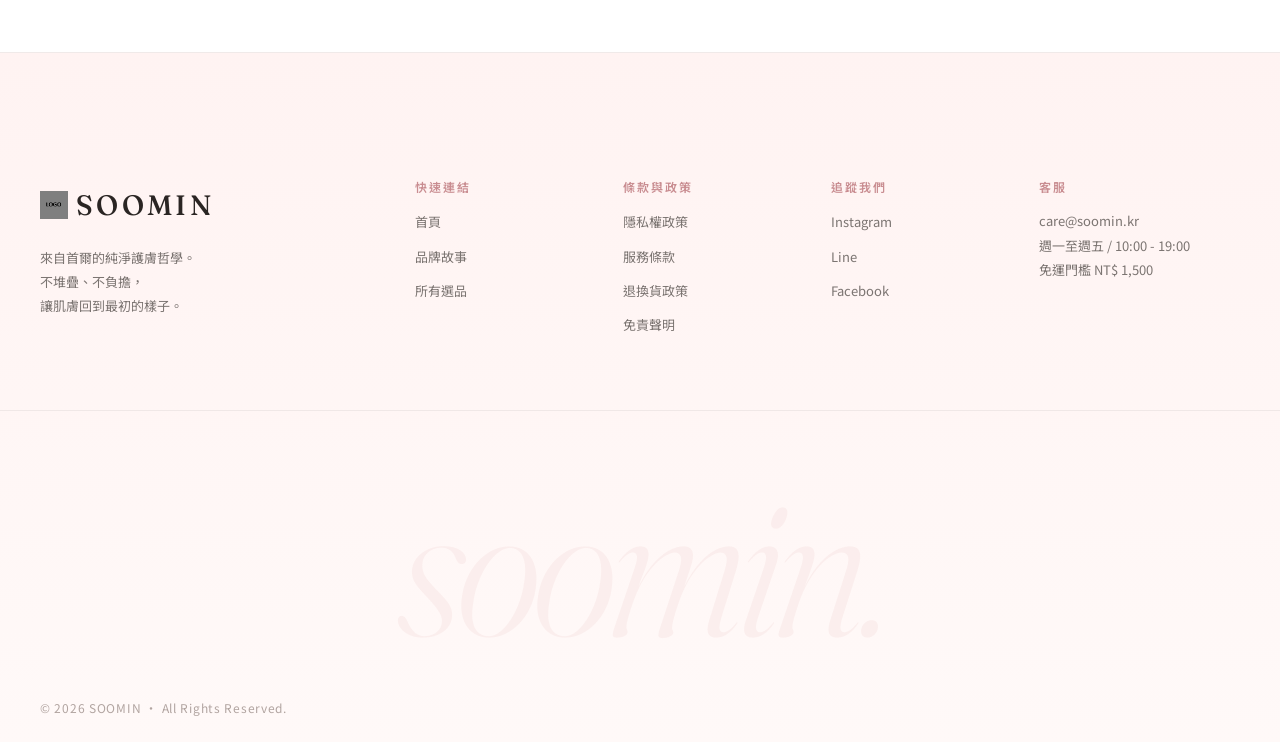
==== commit 8c46663a: "first commit" ====
--- a/about/about.html
+++ b/about/about.html
@@ -14,6 +14,7 @@
     <div class="header-container">
       <a href="../index/index.html" class="logo">
         <img src="../assets/logo/logo.png" alt="SOOMIN">
+        <span>SOOMIN</span>
       </a>
 
       <button class="menu-toggle" id="menuToggle" aria-label="開啟選單" aria-expanded="false">
@@ -294,6 +295,7 @@
       <div class="footer-brand">
         <a href="../index/index.html" class="logo">
           <img src="../assets/logo/logo02.png" alt="SOOMIN">
+          <span>SOOMIN</span>
         </a>
         <p>
           來自首爾的純淨護膚哲學。<br>
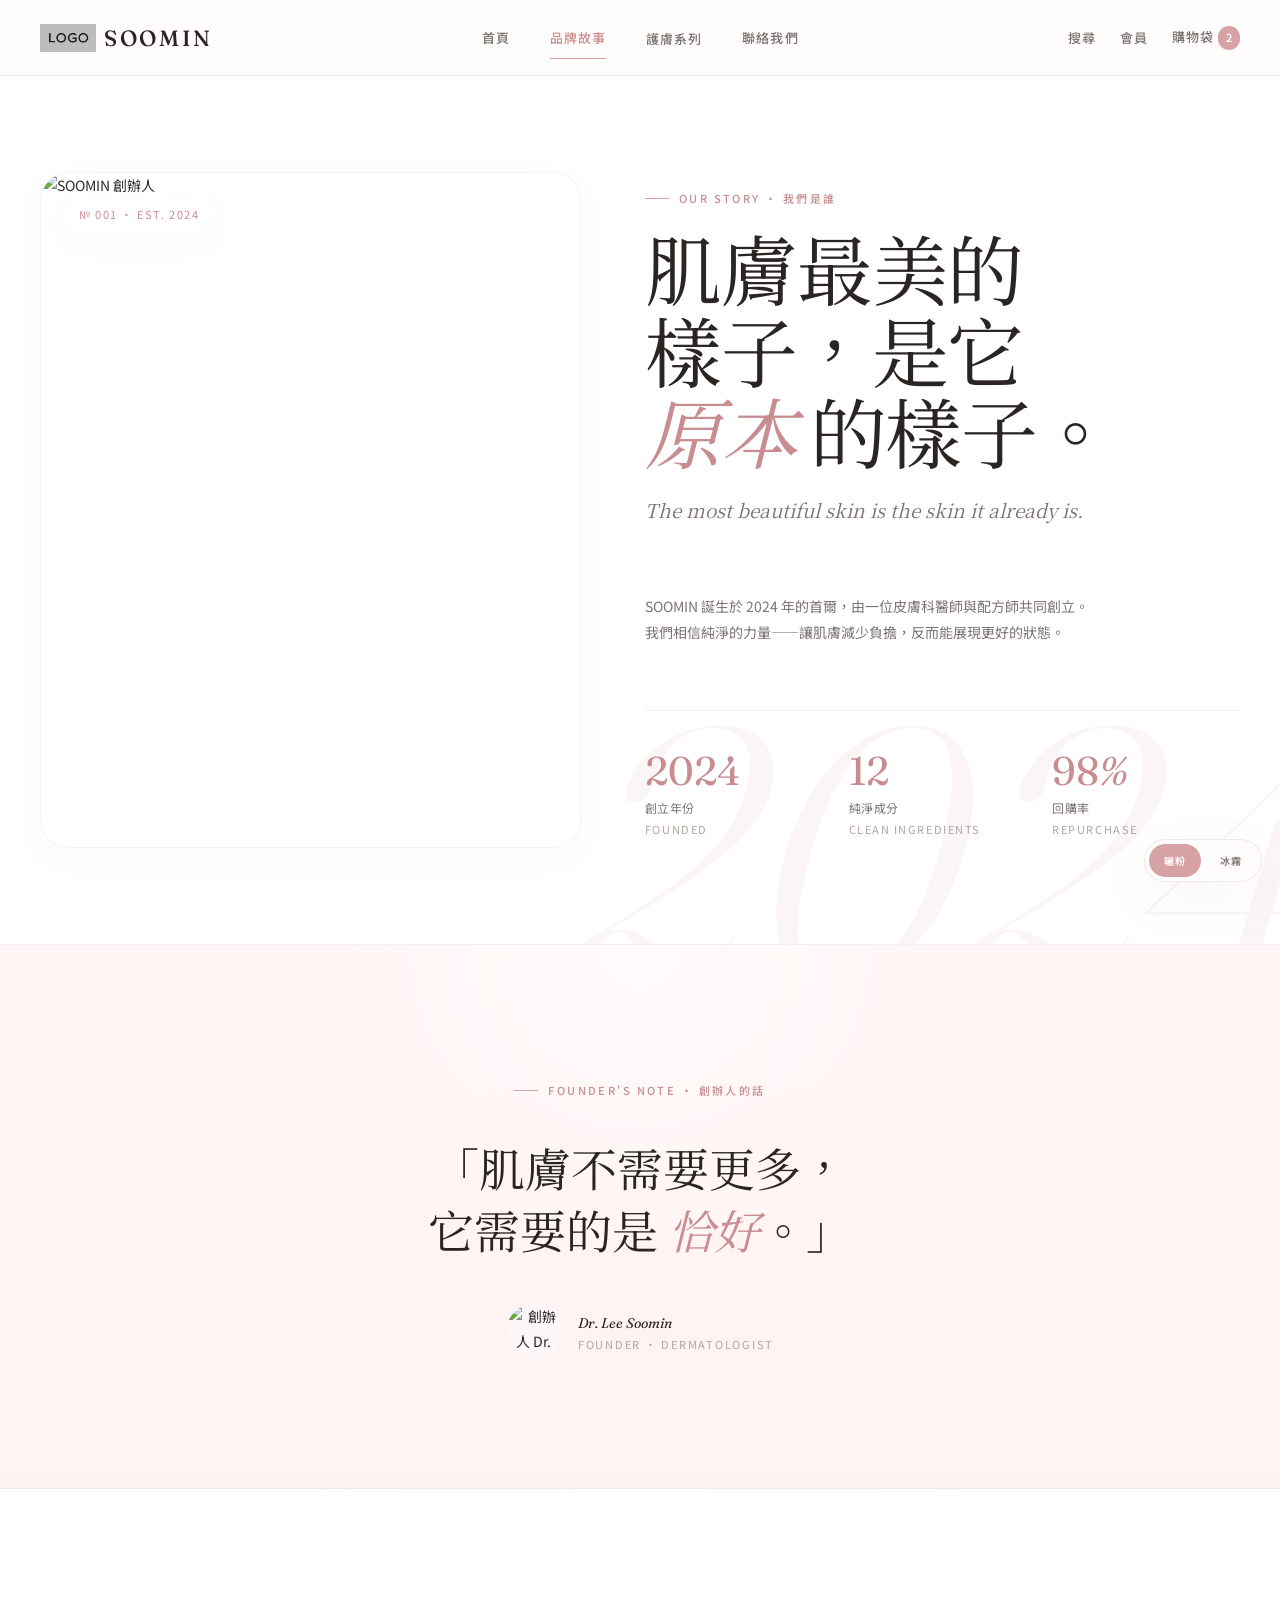
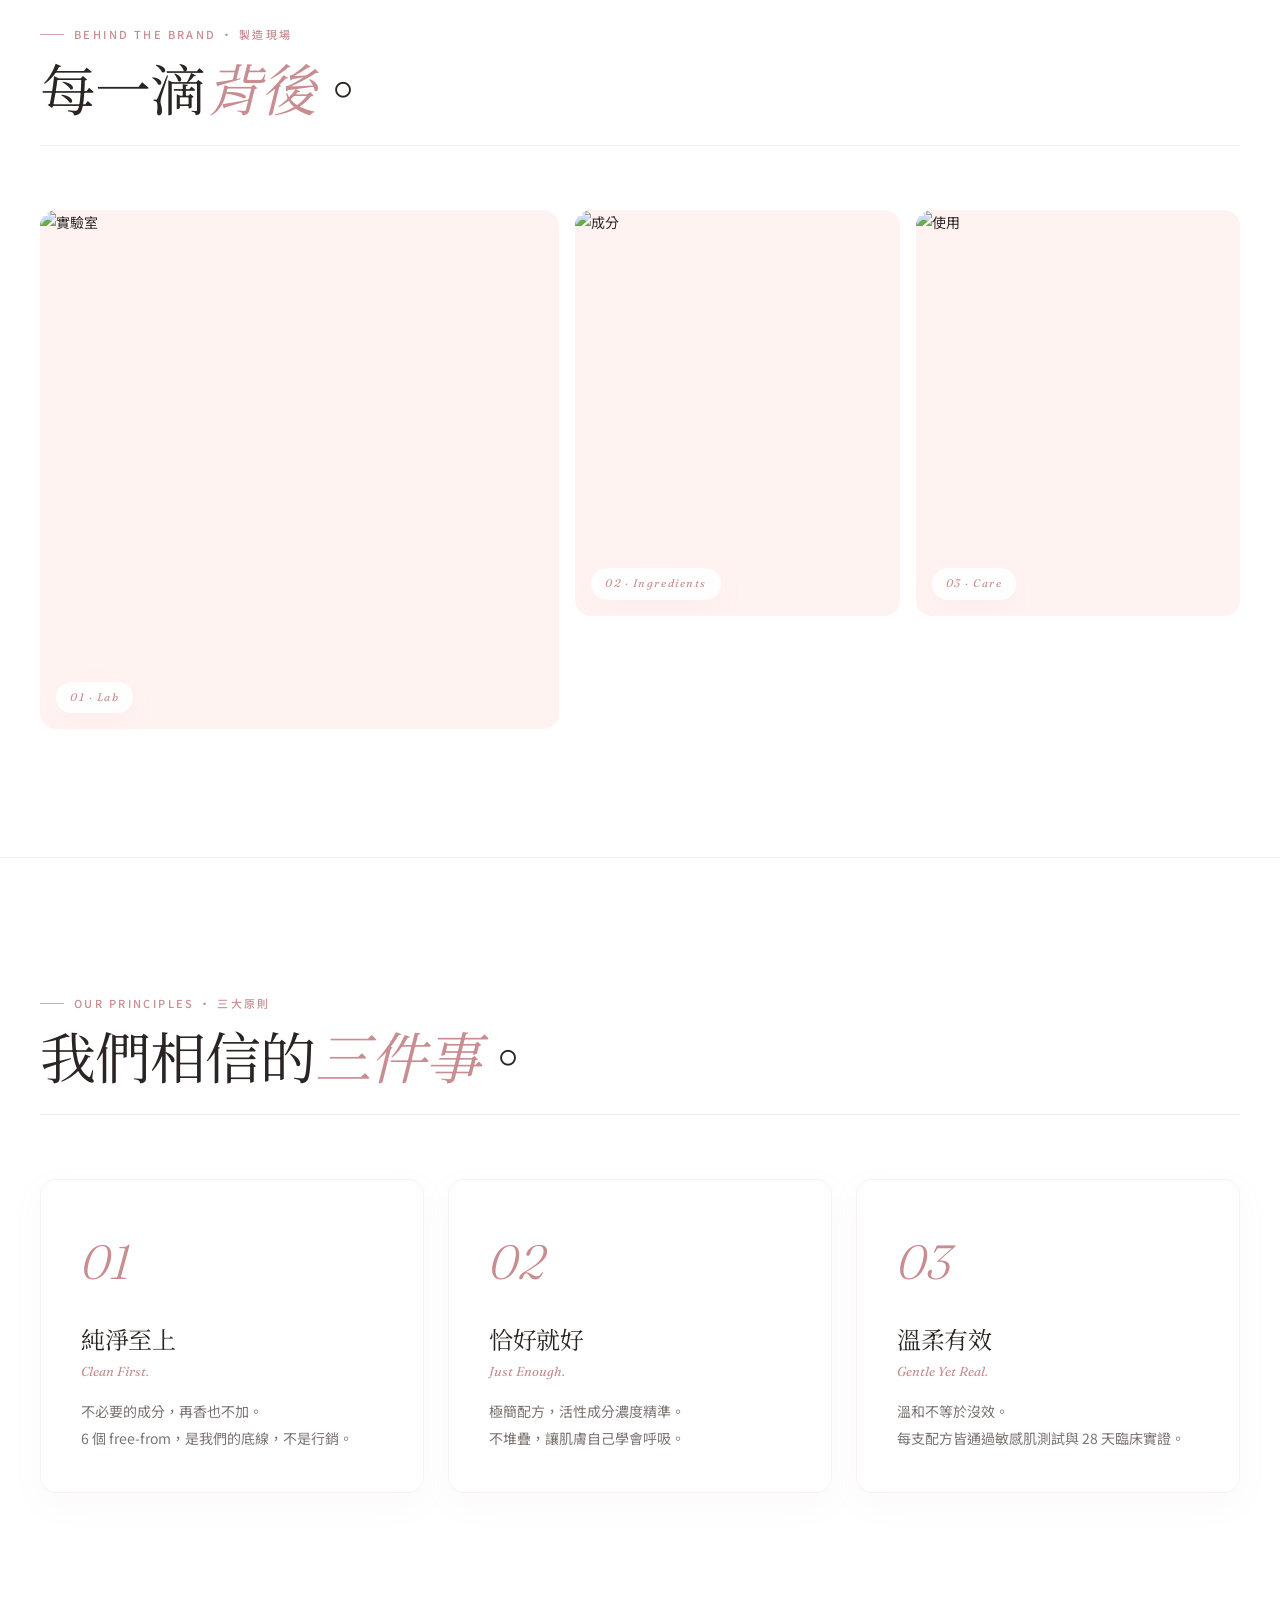
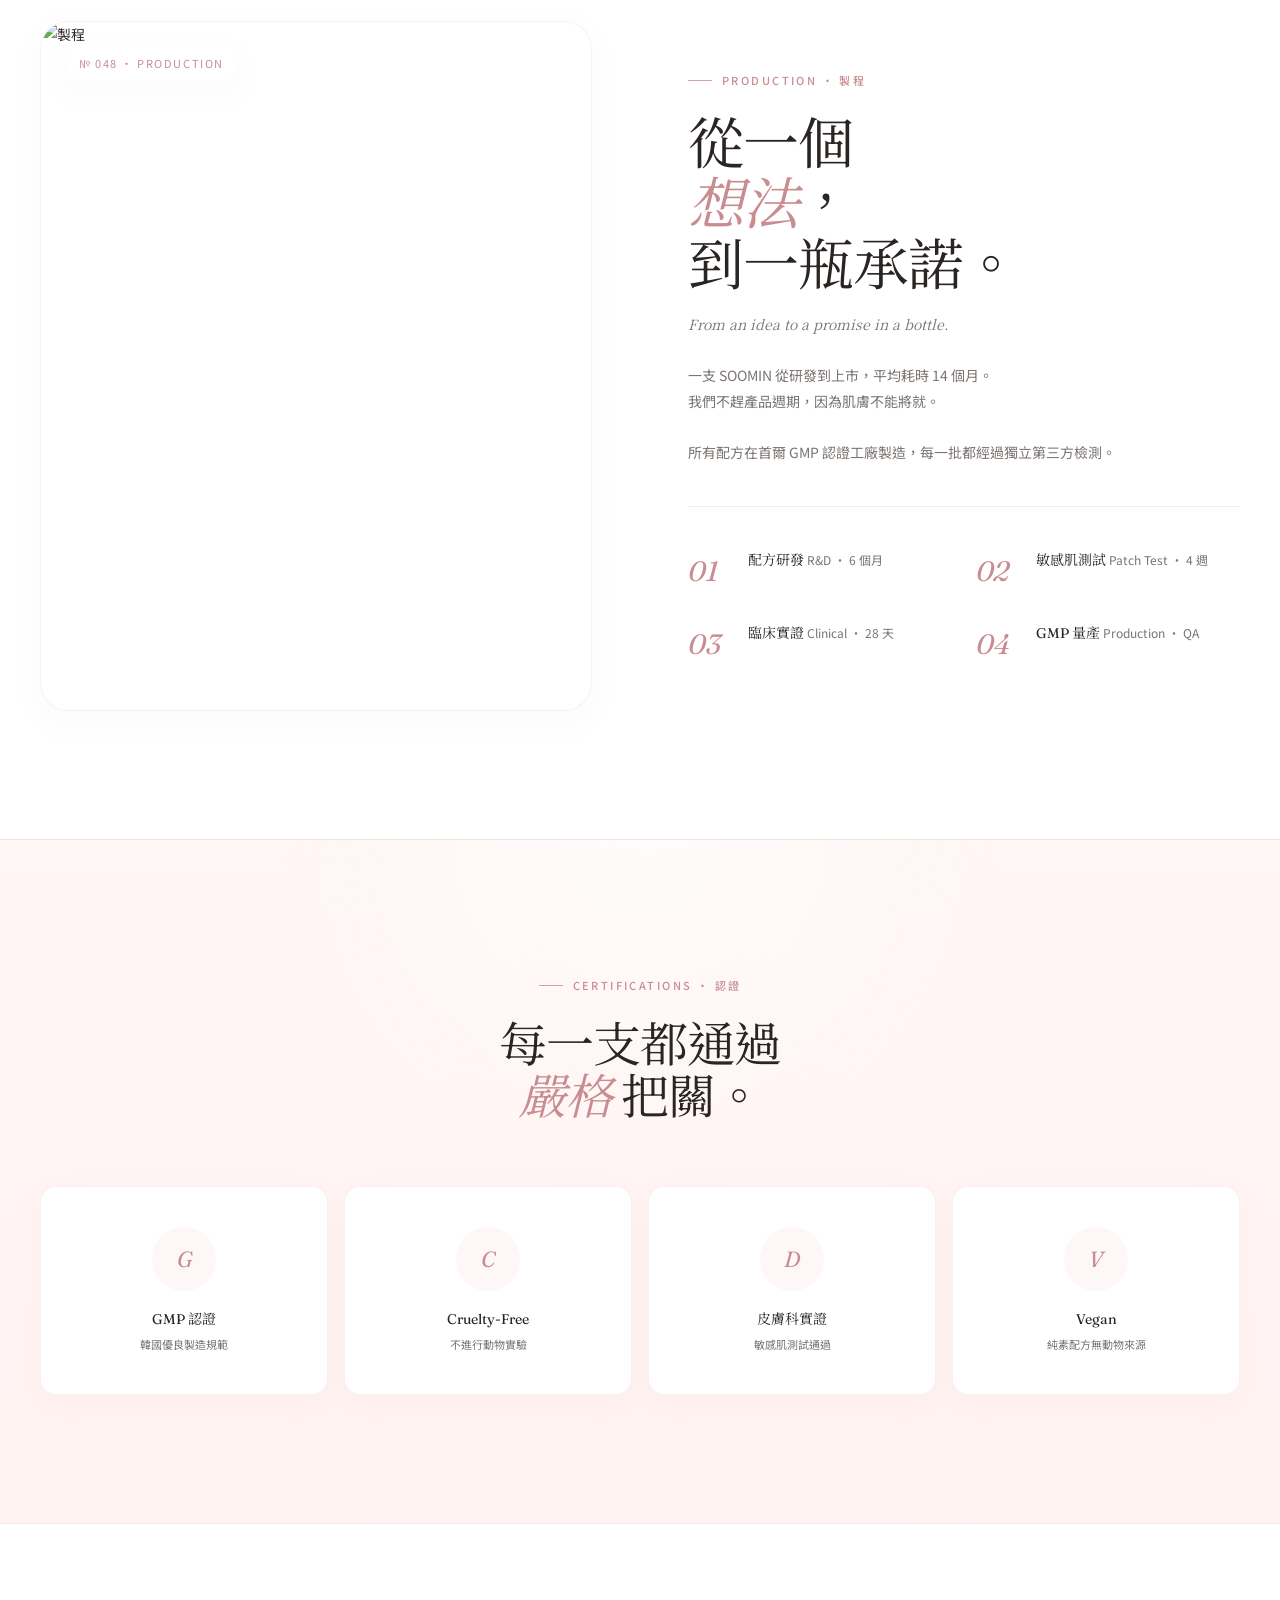
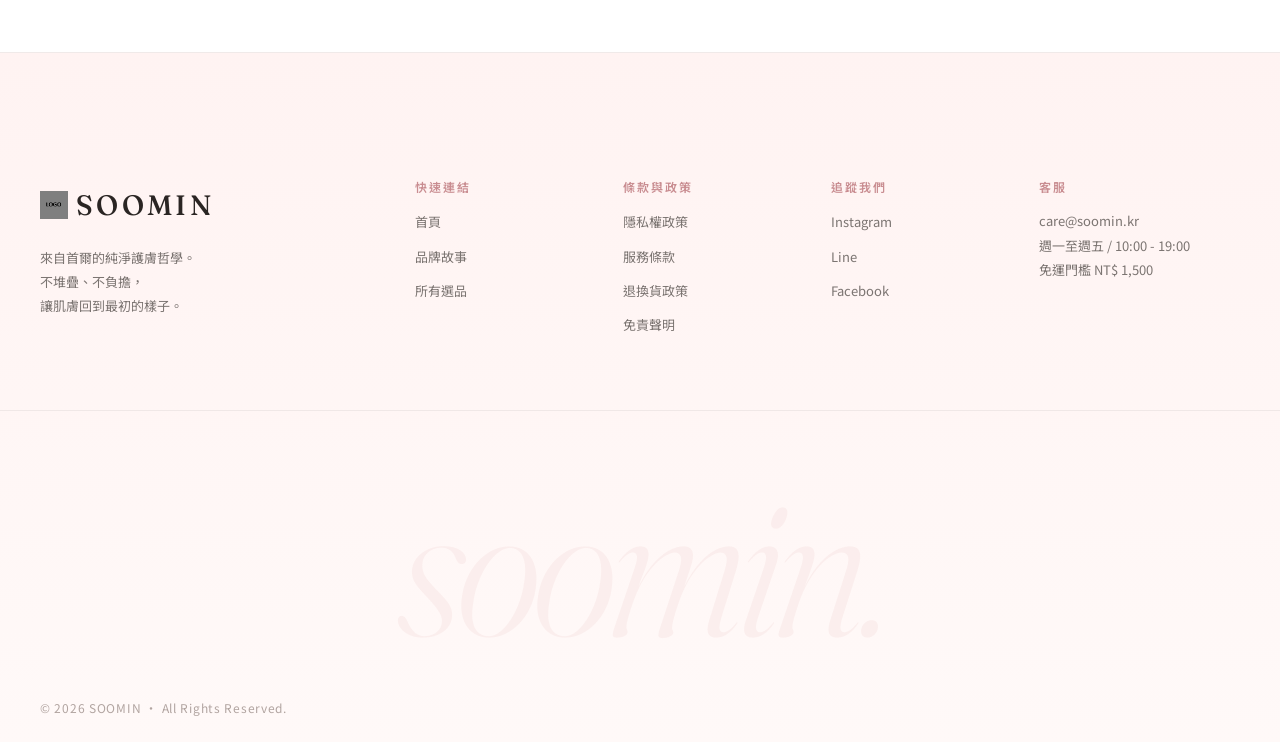
==== commit ab61842e: "first commit" ====
--- a/about/about.html
+++ b/about/about.html
@@ -14,7 +14,7 @@
     <div class="header-container">
       <a href="../index/index.html" class="logo">
         <img src="../assets/logo/logo.png" alt="SOOMIN">
-        <span>SOOMIN</span>
+        <span>SOOMIN</span> <!-- 品牌名稱 -->
       </a>
 
       <button class="menu-toggle" id="menuToggle" aria-label="開啟選單" aria-expanded="false">
@@ -295,7 +295,7 @@
       <div class="footer-brand">
         <a href="../index/index.html" class="logo">
           <img src="../assets/logo/logo02.png" alt="SOOMIN">
-          <span>SOOMIN</span>
+          <span>SOOMIN</span> <!-- 品牌名稱 -->
         </a>
         <p>
           來自首爾的純淨護膚哲學。<br>
@@ -340,8 +340,8 @@
       </div>
     </div>
 
-    <div class="footer-big-text">soomin.</div>
-
+    <div class="footer-big-text">soomin.</div> <!-- 浮水印 -->
+ 
     <div class="footer-bottom">
       <p>© 2026 SOOMIN · All Rights Reserved.</p>
       
@@ -367,5 +367,6 @@
       });
     }
   </script>
+  <script src="../assets/js/theme-switcher.js"></script>
 </body>
 </html>
--- a/css/base.css
+++ b/css/base.css
@@ -423,3 +423,9 @@
   .footer-top-container { grid-template-columns: 1fr; }
   .footer-brand { grid-column: auto; }
 }
+
+/* SOOMIN Theme Patch — Ice Mist */
+:root[data-theme="ice"]{--color-white:#fff;--color-cream-light:#FCFDFF;--color-cream:#F8FAFD;--color-cream-warm:#F1F4FA;--color-rose-pale:#E9EDF7;--color-blush:#DCE4F2;--color-divider:#DDE3EC;--color-divider-soft:rgba(117,134,164,.14);--color-deep:#283449;--color-warm-gray:#667286;--color-mute:#9DA8B9;--color-faint:rgba(40,52,73,.32);--color-pink:#8D99C9;--color-pink-deep:#6E7DB6;--color-pink-soft:#E0E5F6;--color-gold:#A6B5D6;--bg-page:#fff;--bg-soft:#F8FAFD;--bg-warm:#F1F4FA;--bg-rose:#F5F7FC;--bg-surface:#fff;--accent:#8D99C9;--accent-hover:#6E7DB6;--accent-soft:#E0E5F6;--border-line:rgba(83,101,132,.10);--text-primary:#283449;--text-secondary:#667286;--text-tertiary:#9DA8B9;--text-inverse:#fff;--shadow-soft:0 10px 30px rgba(91,108,145,.07);--shadow-card:0 18px 50px rgba(91,108,145,.10);--shadow-hover:0 22px 58px rgba(91,108,145,.16)}
+:root[data-theme="ice"] body{background:#fff}:root[data-theme="ice"] .header{background:rgba(247,249,253,.92);border-bottom-color:rgba(117,134,164,.16)}:root[data-theme="ice"] .nav-dropdown-menu{background:rgba(255,255,255,.98);border-color:rgba(117,134,164,.18)}:root[data-theme="ice"] .mobile-drawer{background:#F8FAFD}:root[data-theme="ice"] .cart-count{background:var(--accent);color:#fff}
+.theme-switcher{position:fixed;right:18px;bottom:18px;z-index:100000;display:flex;gap:4px;padding:4px;border:1px solid rgba(211,154,156,.22);border-radius:999px;background:rgba(255,253,251,.94);box-shadow:var(--shadow-card);backdrop-filter:blur(12px)}:root[data-theme="ice"] .theme-switcher{border-color:rgba(117,134,164,.24);background:rgba(248,250,253,.95)}.theme-switcher button{min-width:52px;padding:8px 11px;border:0;border-radius:999px;background:transparent;color:var(--text-secondary);font-family:var(--font-sans);font-size:10px;font-weight:600;letter-spacing:.08em}.theme-switcher button.is-active{background:var(--accent);color:var(--text-inverse)}@media(max-width:768px){.theme-switcher{right:12px;bottom:12px}.theme-switcher button{min-width:46px;padding:7px 9px;font-size:9px}}
+
--- a/css/about.css
+++ b/css/about.css
@@ -9,7 +9,7 @@
 .process-section { background: var(--bg-page); }
 .about-hero { position: relative; overflow: hidden; border-bottom: 1px solid var(--border-line); }
 .about-hero::before {
-  content: "2024";
+  content: "2024";/* 品牌故事區背景浮水印文字，可自由修改 */
   position: absolute;
   right: -38px;
   bottom: -58px;
